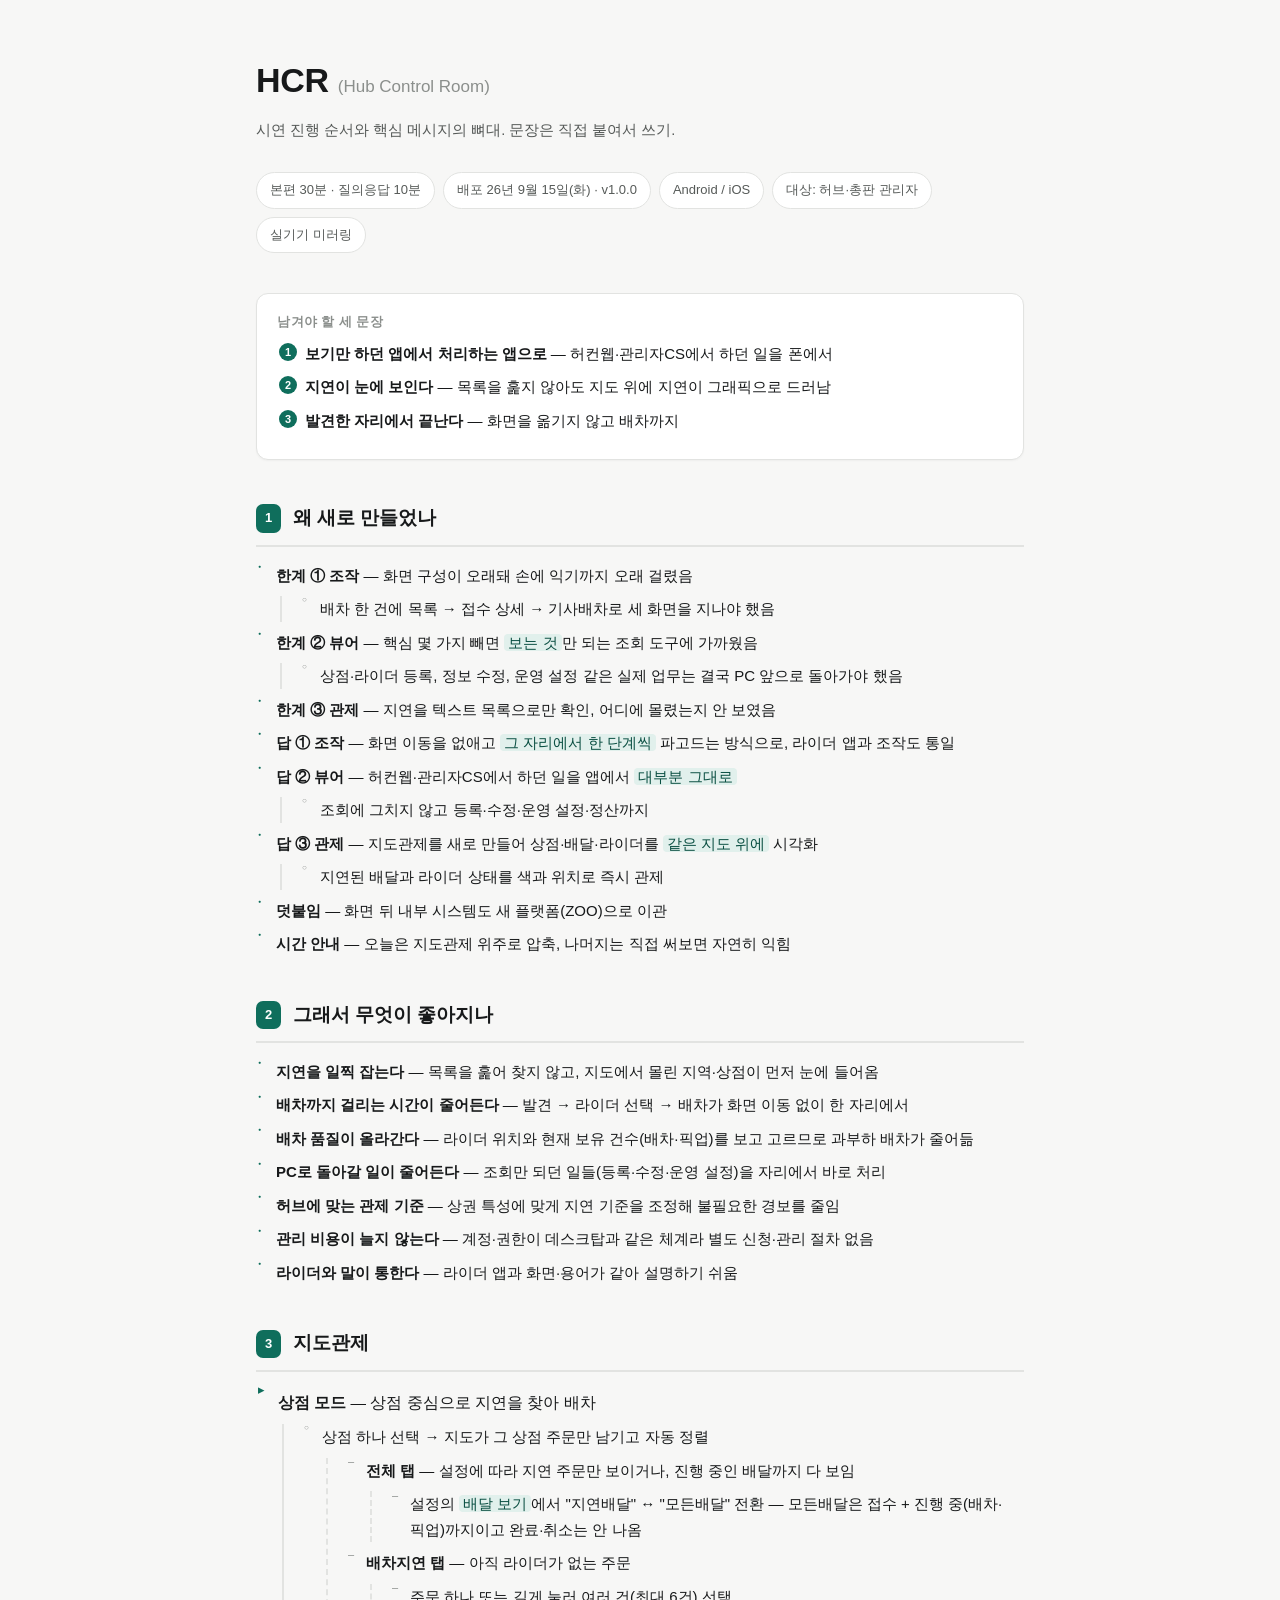
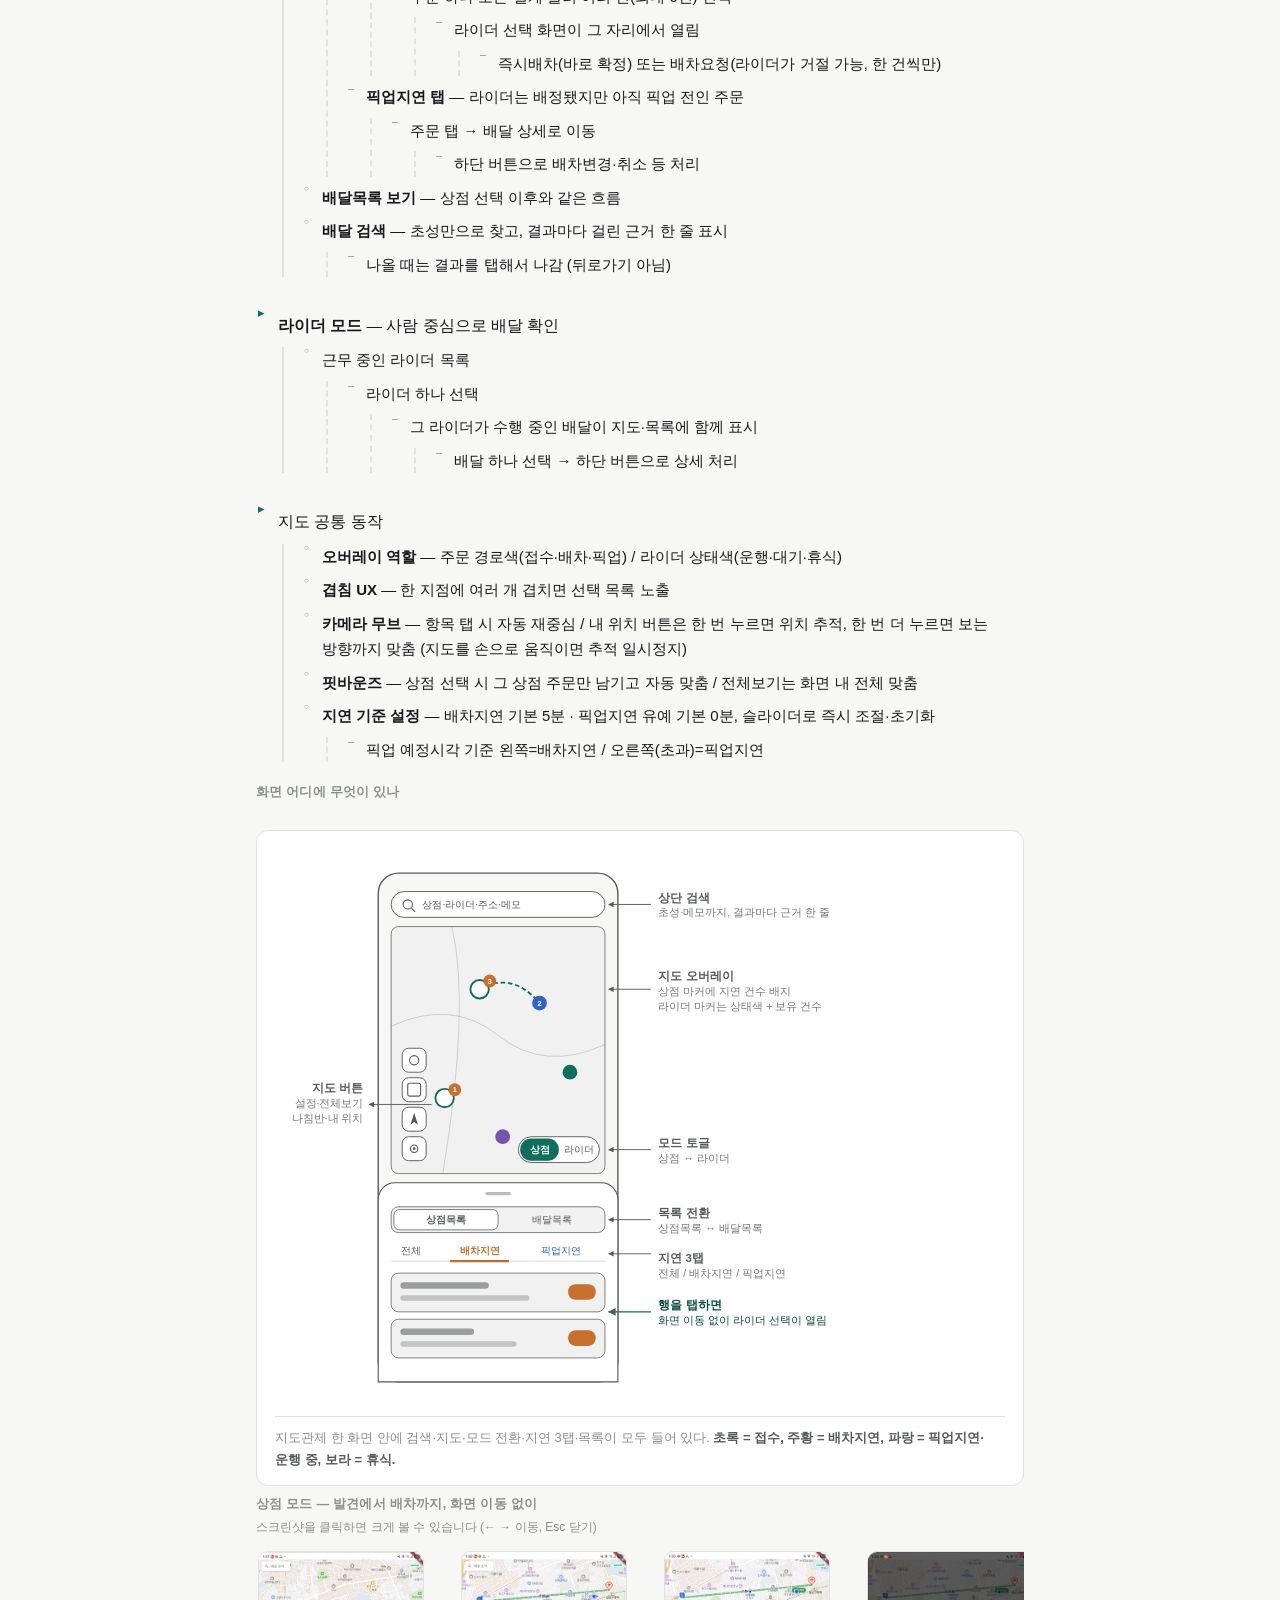
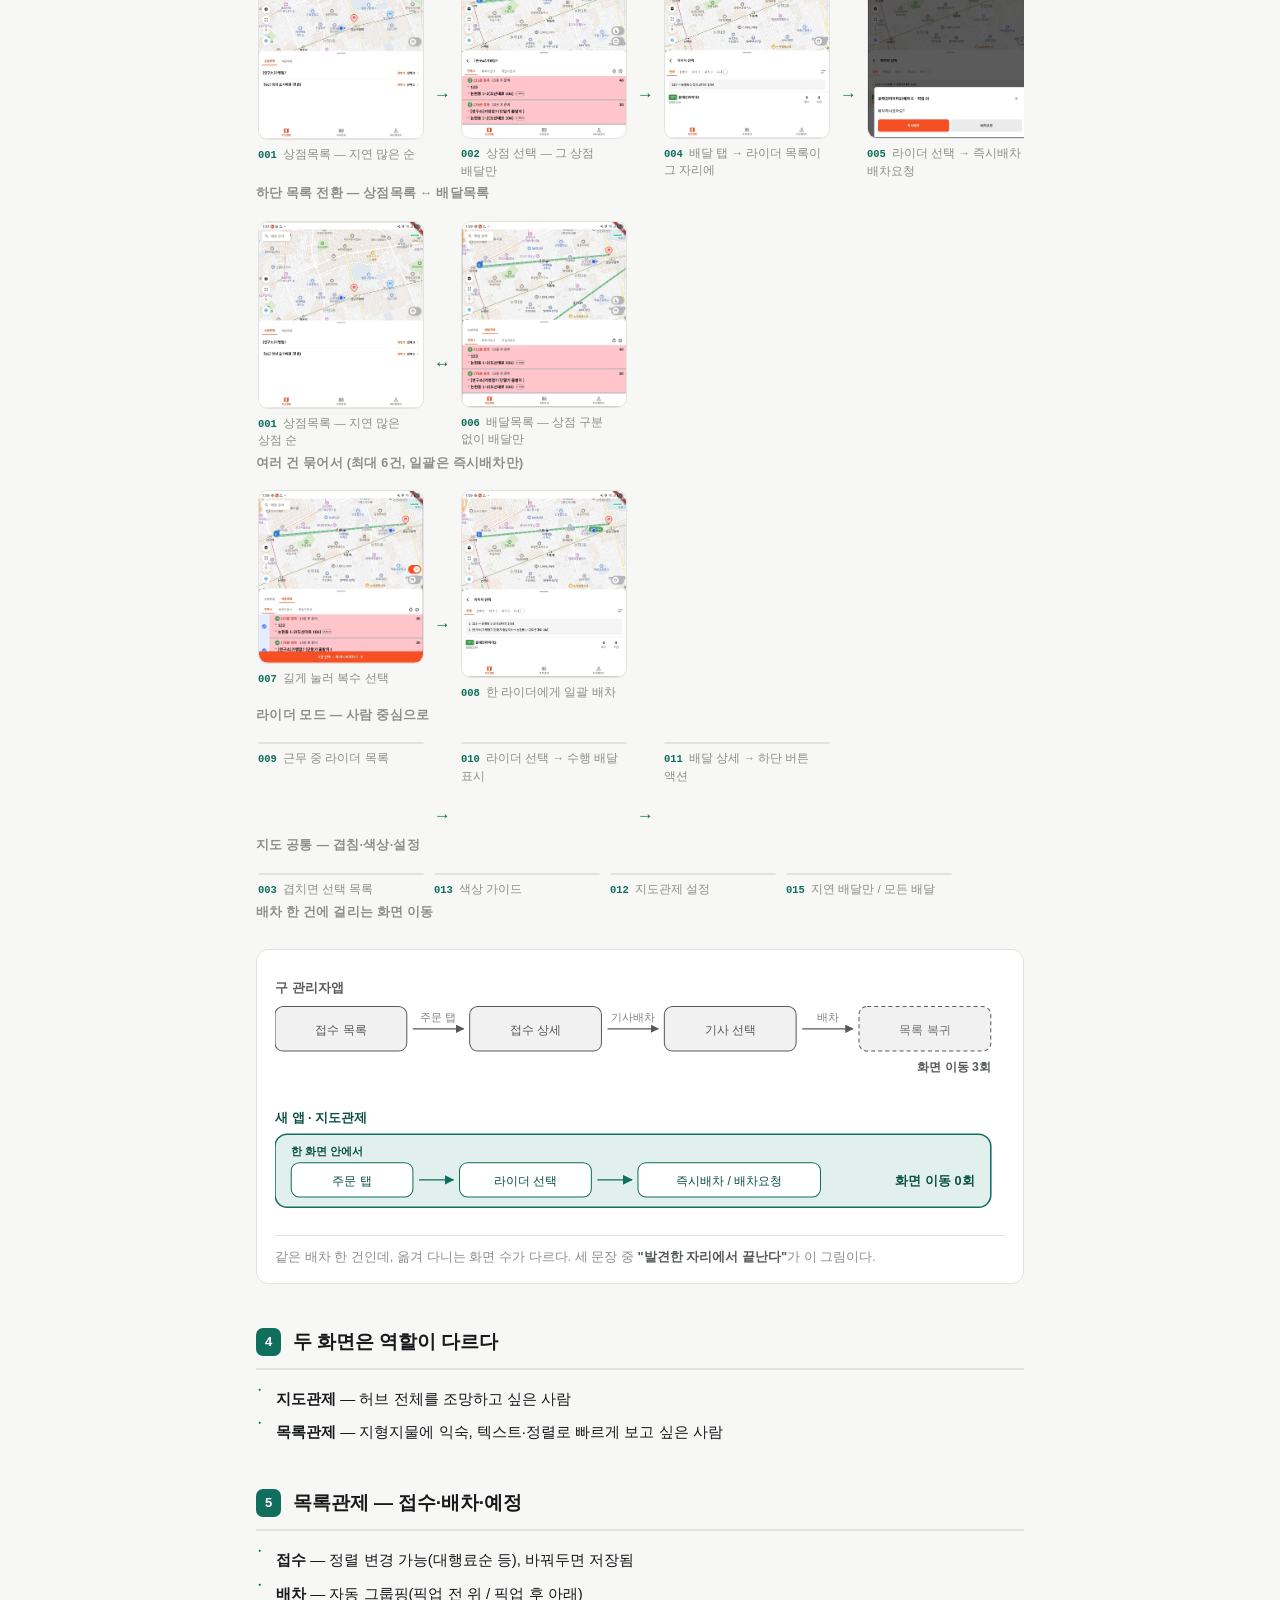
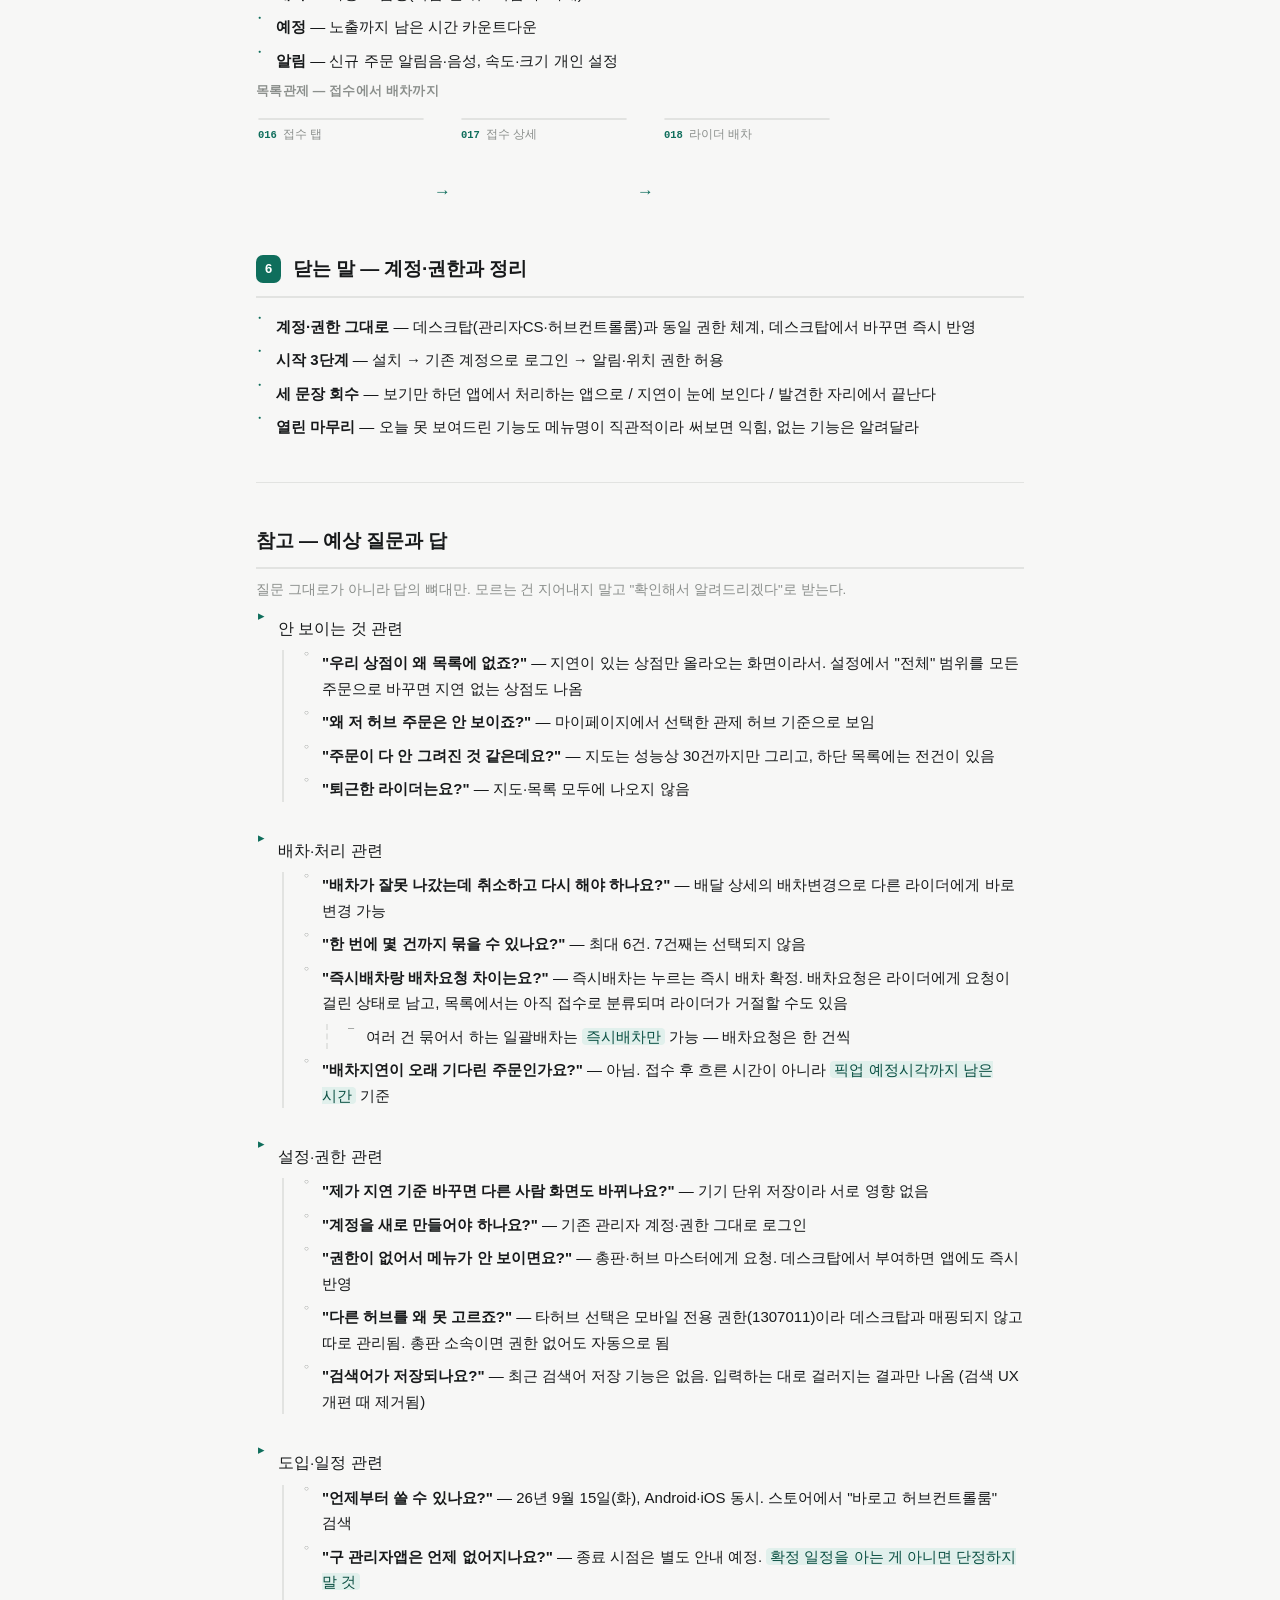
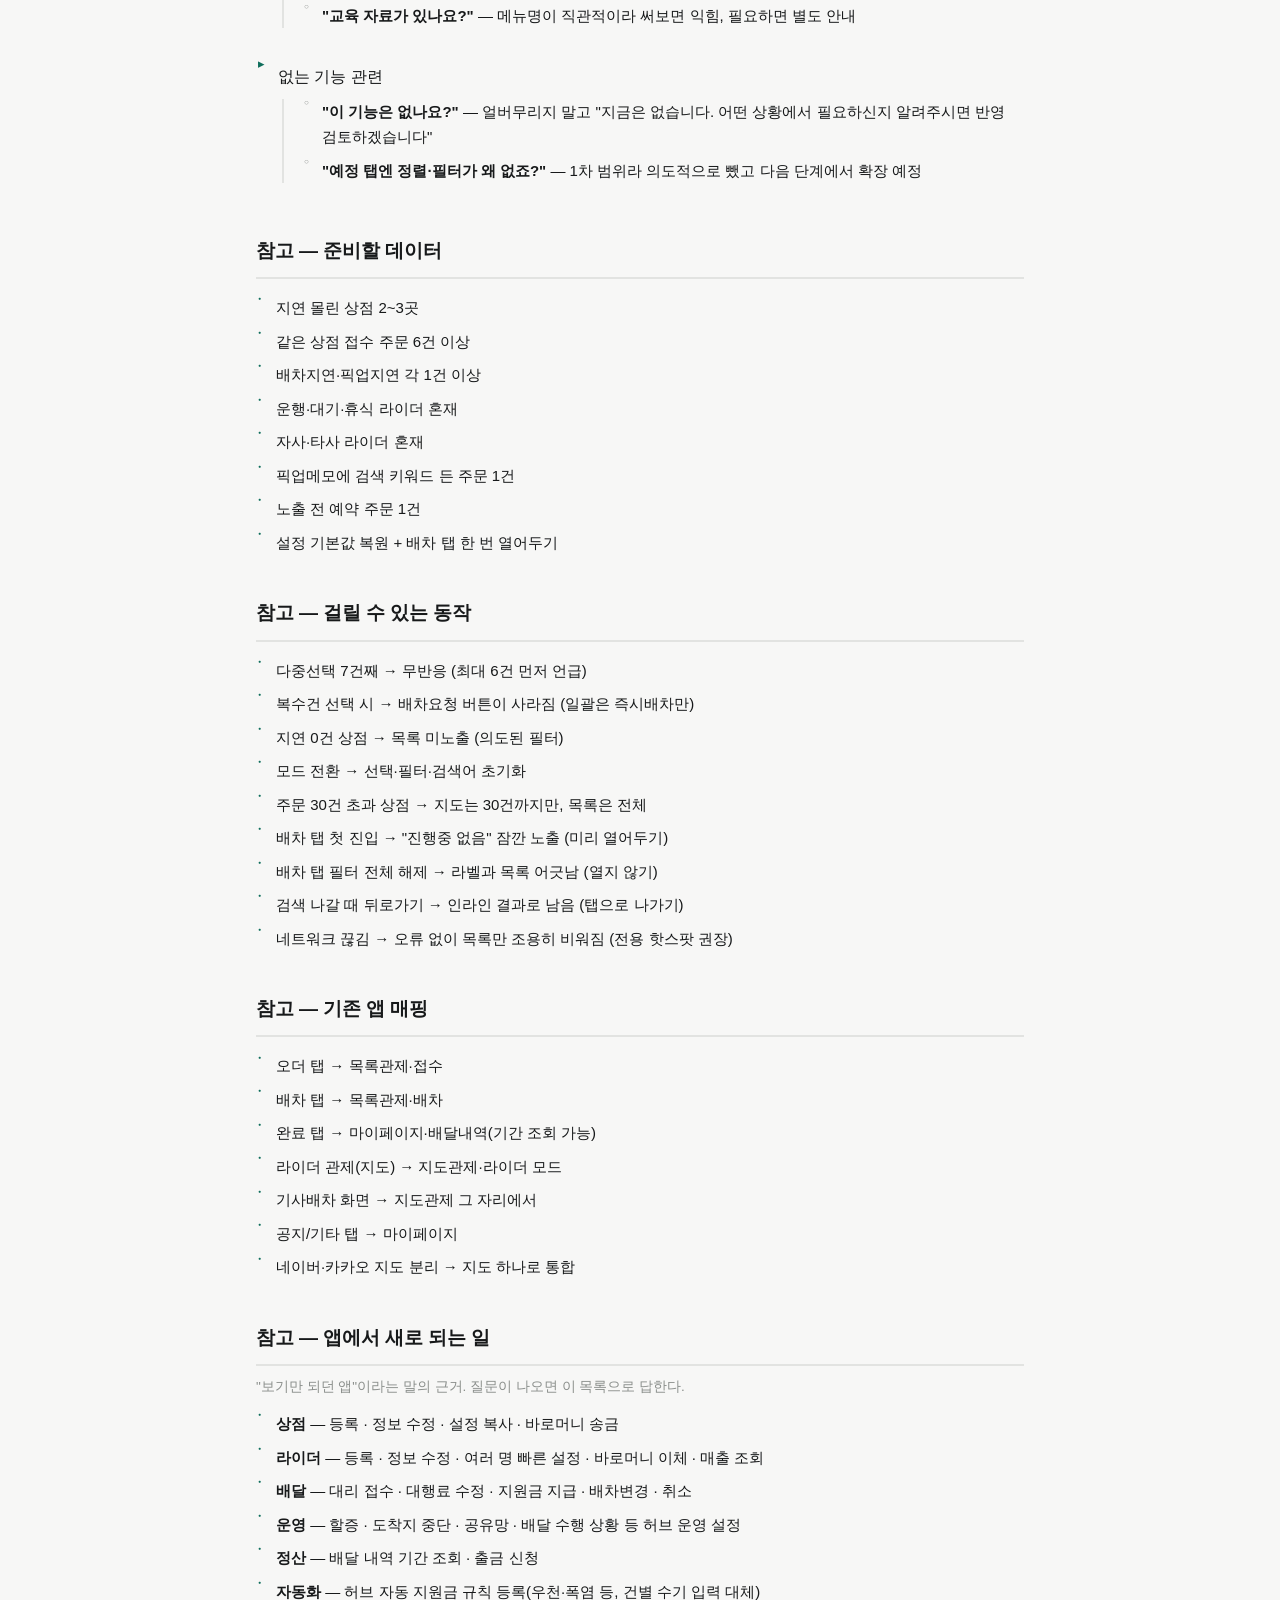
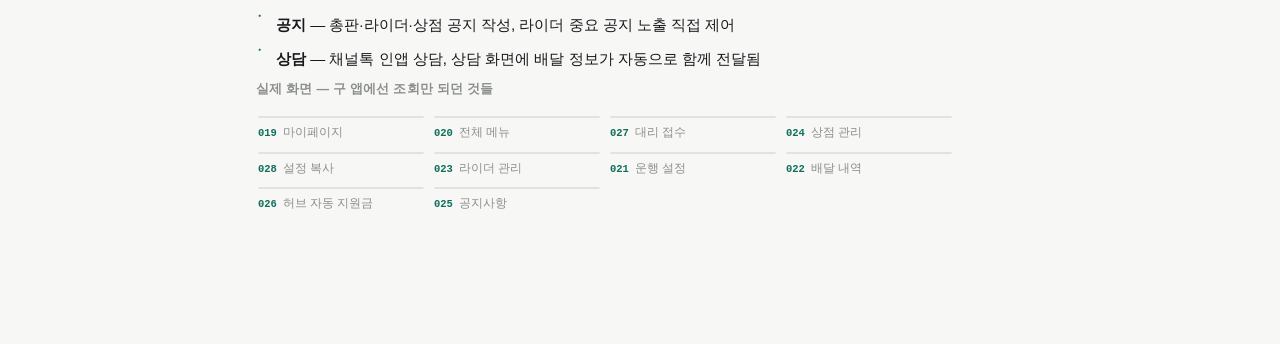
==== index.html @ bbb974e2 "공지 대조 반영 — 배포 정보 추가 및 코드 검증 결과로 정정 추가: 배포일·버전·지원 OS, 내 위치 버튼 2단계 동작, 채널톡 상담, 타허브 선택 권한 예외.  정정: "전체"" ====
<!doctype html>
<html lang="ko">
<head>
<meta charset="utf-8">
<title>HCR (Hub Control Room)</title>
<meta http-equiv="refresh" content="0; url=./2026-09-02-map-list-control-demo-outline.html?v=3">
<link rel="canonical" href="./2026-09-02-map-list-control-demo-outline.html?v=3">
<style>
  body{margin:0;min-height:100vh;display:flex;align-items:center;justify-content:center;
       font-family:'Noto Sans KR',-apple-system,'Malgun Gothic',sans-serif;
       background:#f7f7f6;color:#17191a}
  @media (prefers-color-scheme:dark){body{background:#131414;color:#edeeed}}
  a{color:#0f6e5c}
  @media (prefers-color-scheme:dark){a{color:#4fbfa2}}
</style>
</head>
<body>
  <p>문서로 이동 중… 자동으로 넘어가지 않으면
     <a href="./2026-09-02-map-list-control-demo-outline.html?v=3">여기를 눌러주세요</a>.</p>
</body>
</html>
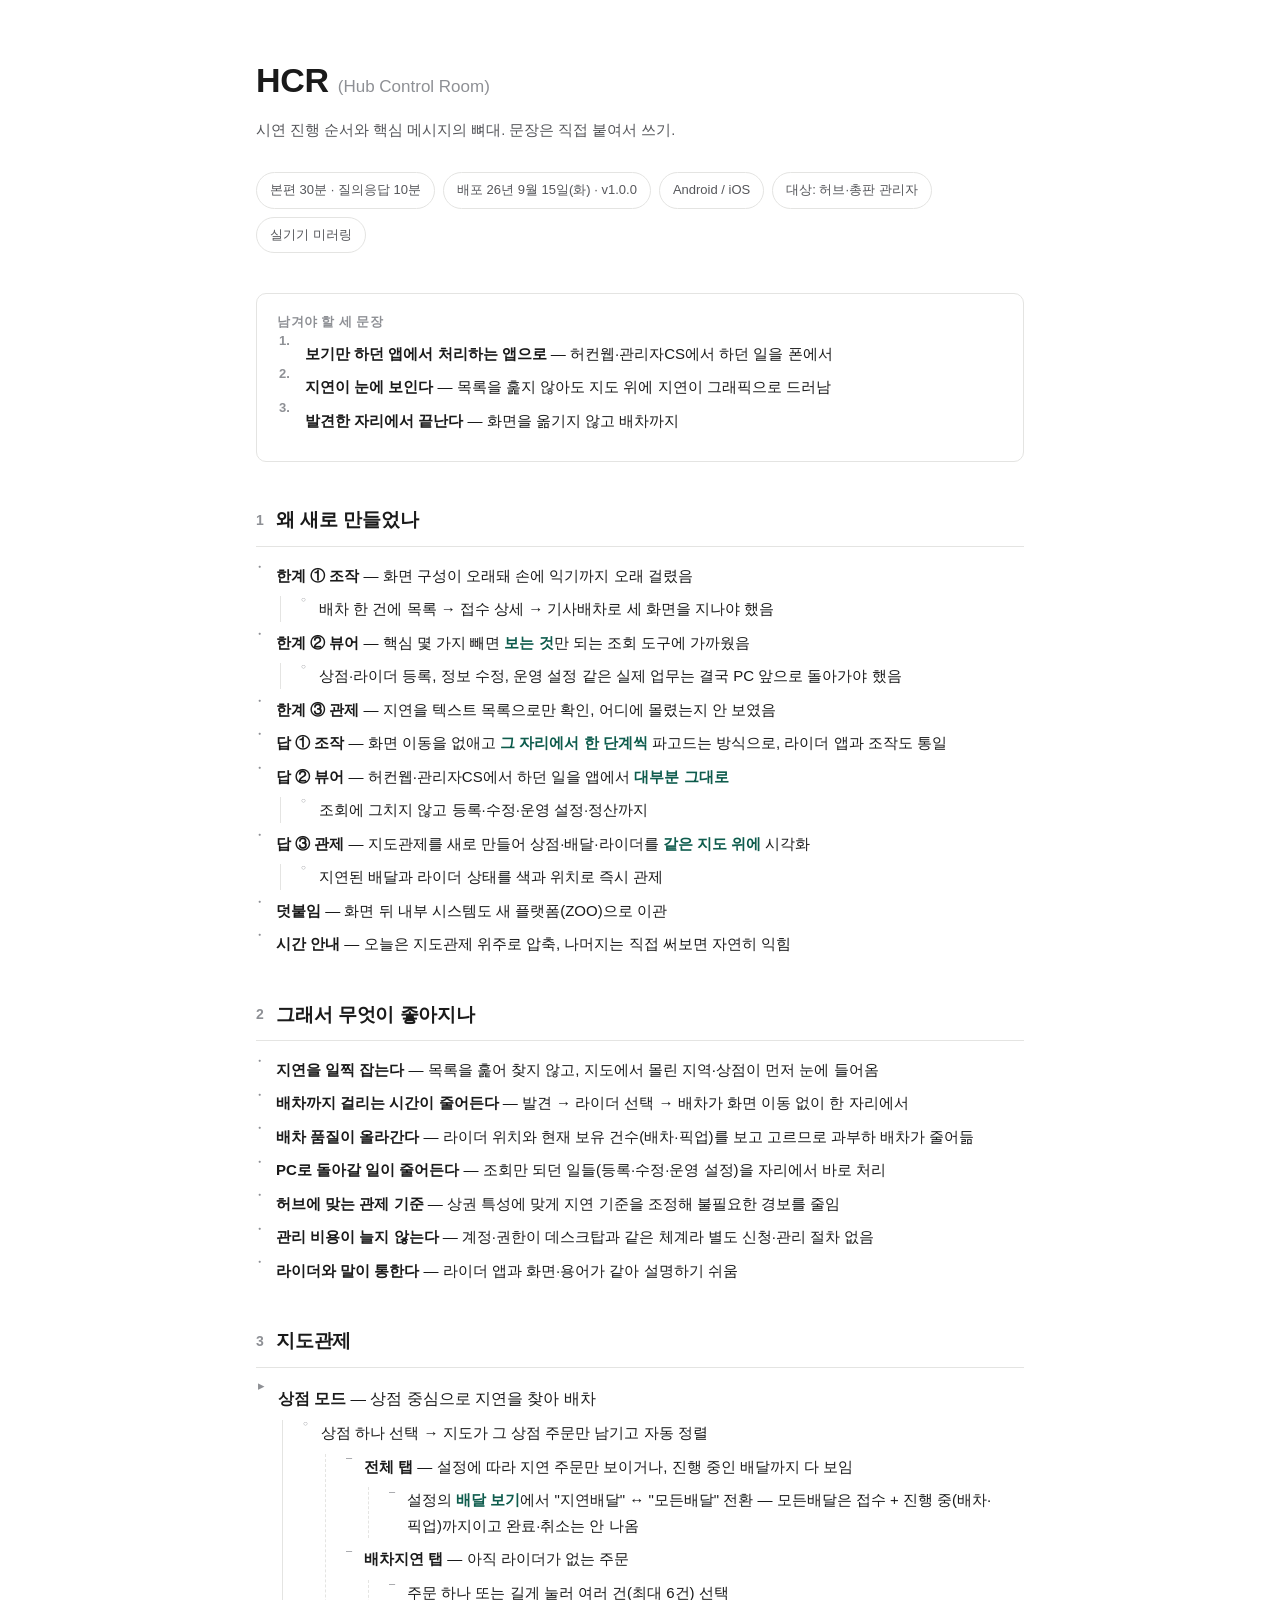
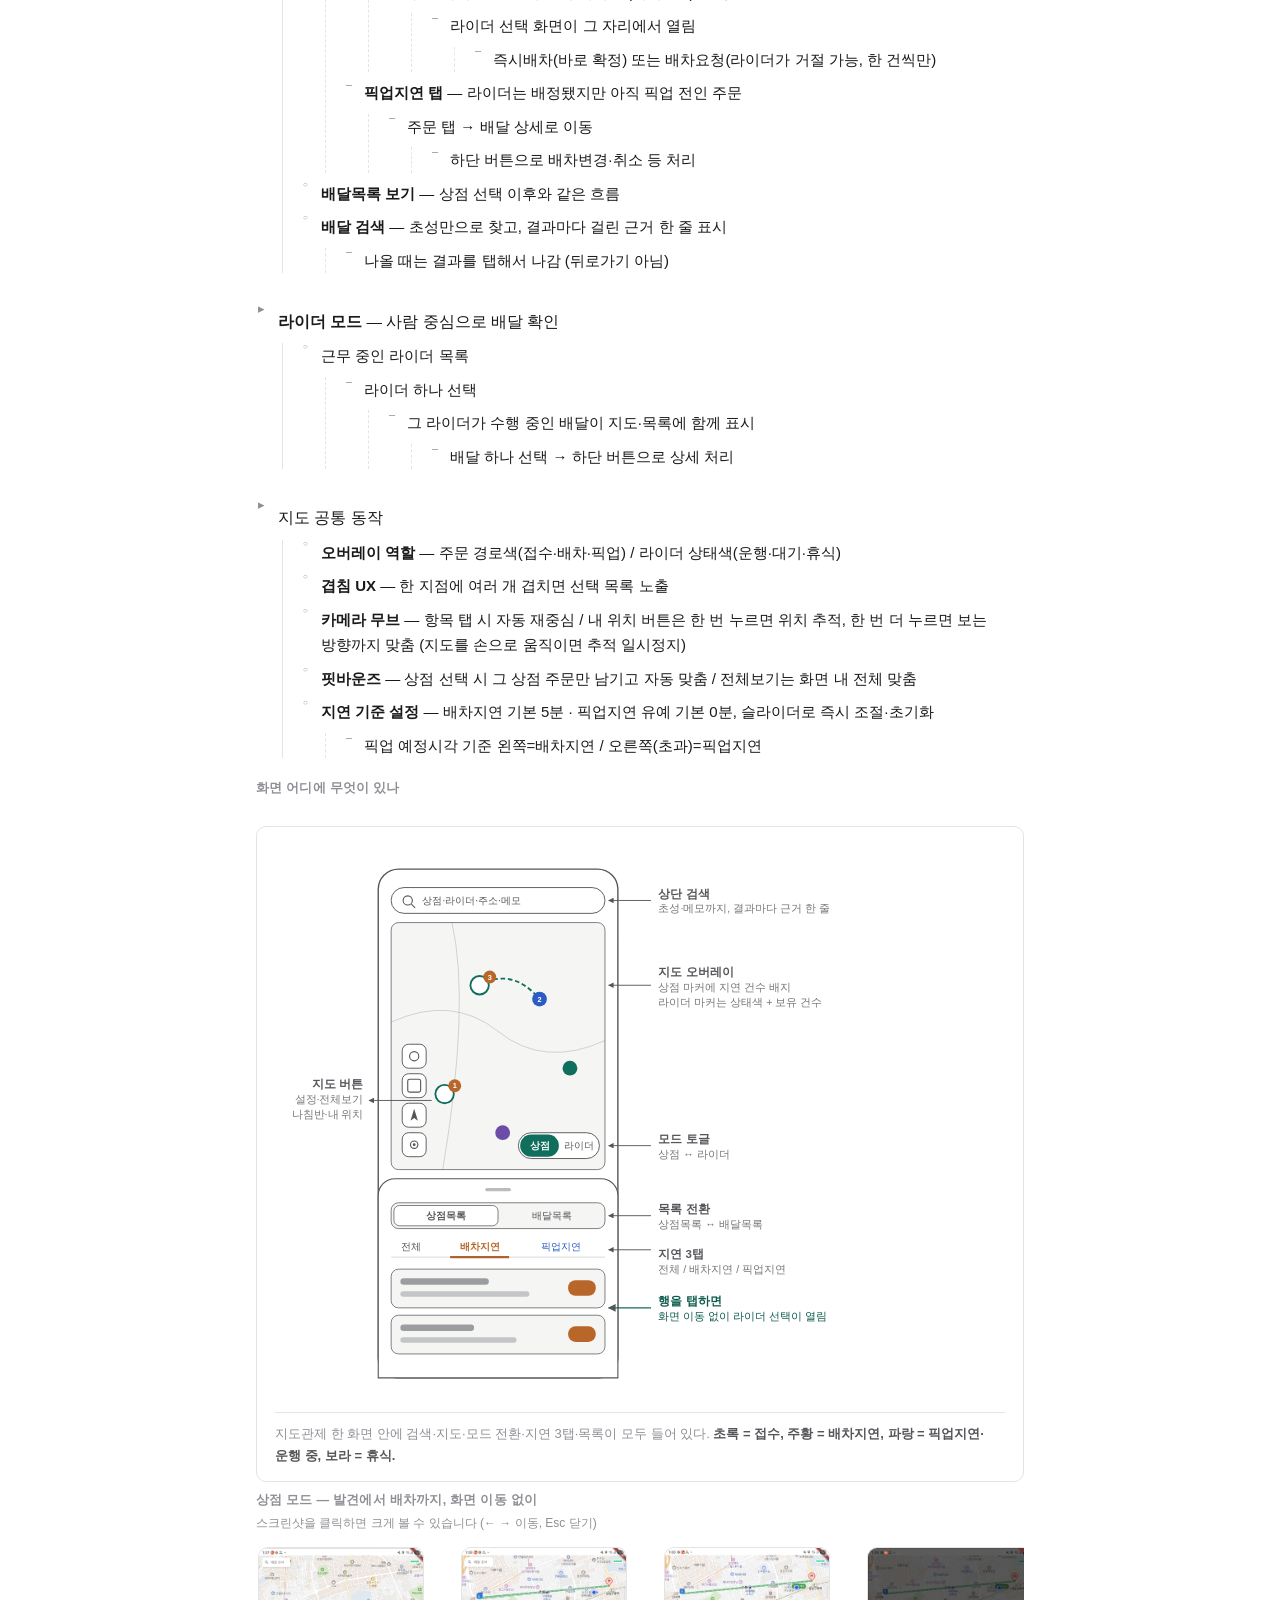
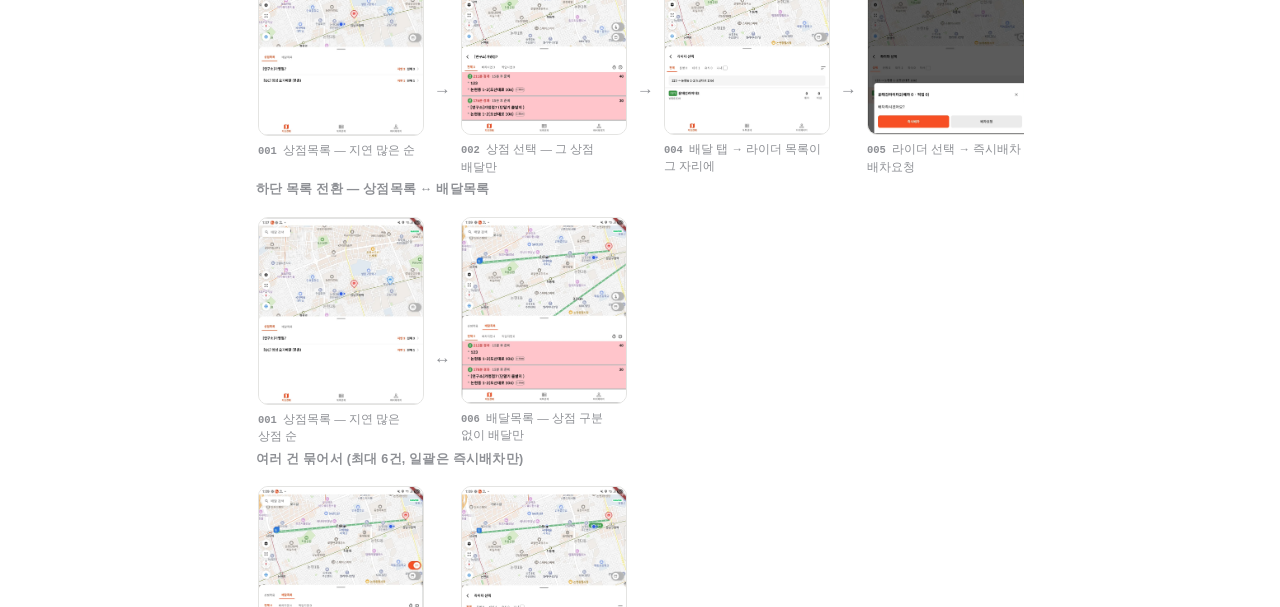
==== commit 3df9ad2c: "밝은 테마 고정 및 장식 색 정리 다크 테마 대응(prefers-color-scheme·data-theme 블록)을 제거하고 흰 배경으로 고정. 강조색으로 채워져 있던 섹션 번호 " ====
--- a/index.html
+++ b/index.html
@@ -3,8 +3,8 @@
 <head>
 <meta charset="utf-8">
 <title>HCR (Hub Control Room)</title>
-<meta http-equiv="refresh" content="0; url=./2026-09-02-map-list-control-demo-outline.html?v=3">
-<link rel="canonical" href="./2026-09-02-map-list-control-demo-outline.html?v=3">
+<meta http-equiv="refresh" content="0; url=./2026-09-02-map-list-control-demo-outline.html?v=4">
+<link rel="canonical" href="./2026-09-02-map-list-control-demo-outline.html?v=4">
 <style>
   body{margin:0;min-height:100vh;display:flex;align-items:center;justify-content:center;
        font-family:'Noto Sans KR',-apple-system,'Malgun Gothic',sans-serif;
@@ -16,6 +16,6 @@
 </head>
 <body>
   <p>문서로 이동 중… 자동으로 넘어가지 않으면
-     <a href="./2026-09-02-map-list-control-demo-outline.html?v=3">여기를 눌러주세요</a>.</p>
+     <a href="./2026-09-02-map-list-control-demo-outline.html?v=4">여기를 눌러주세요</a>.</p>
 </body>
 </html>
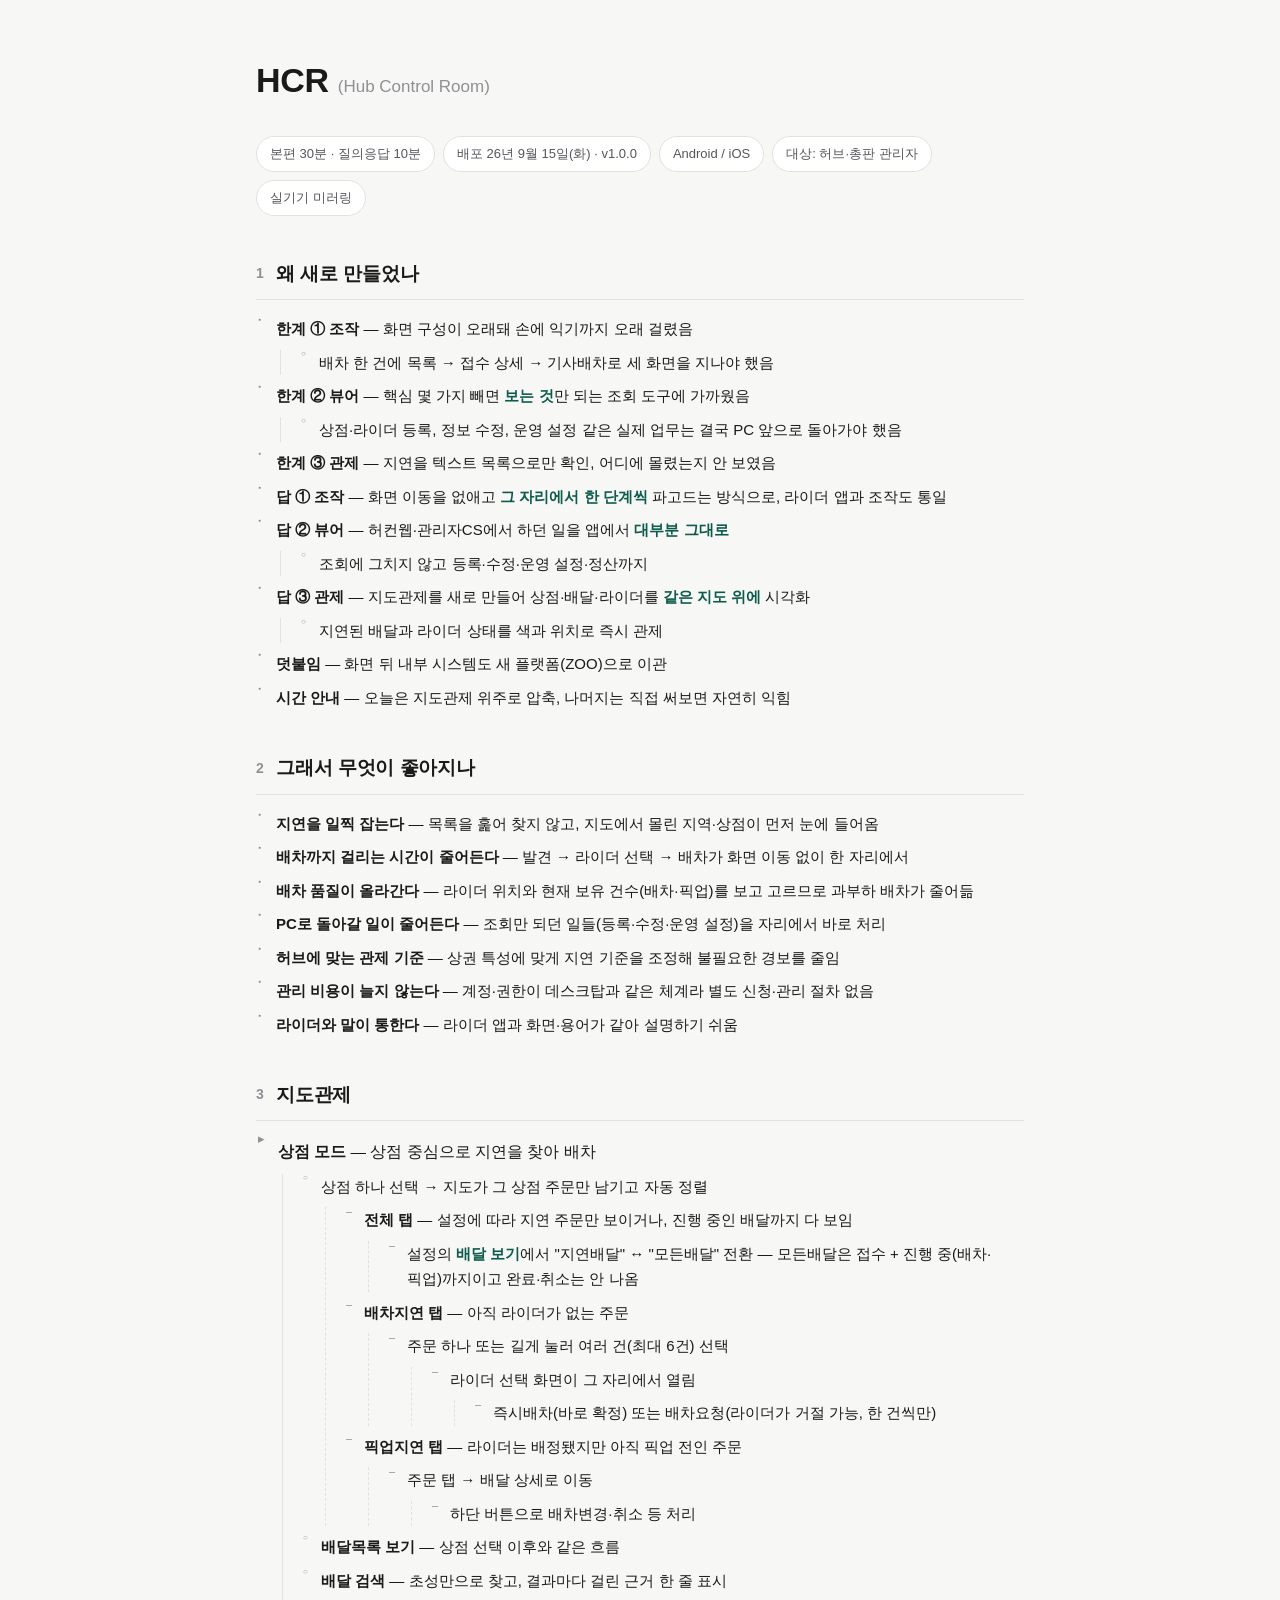
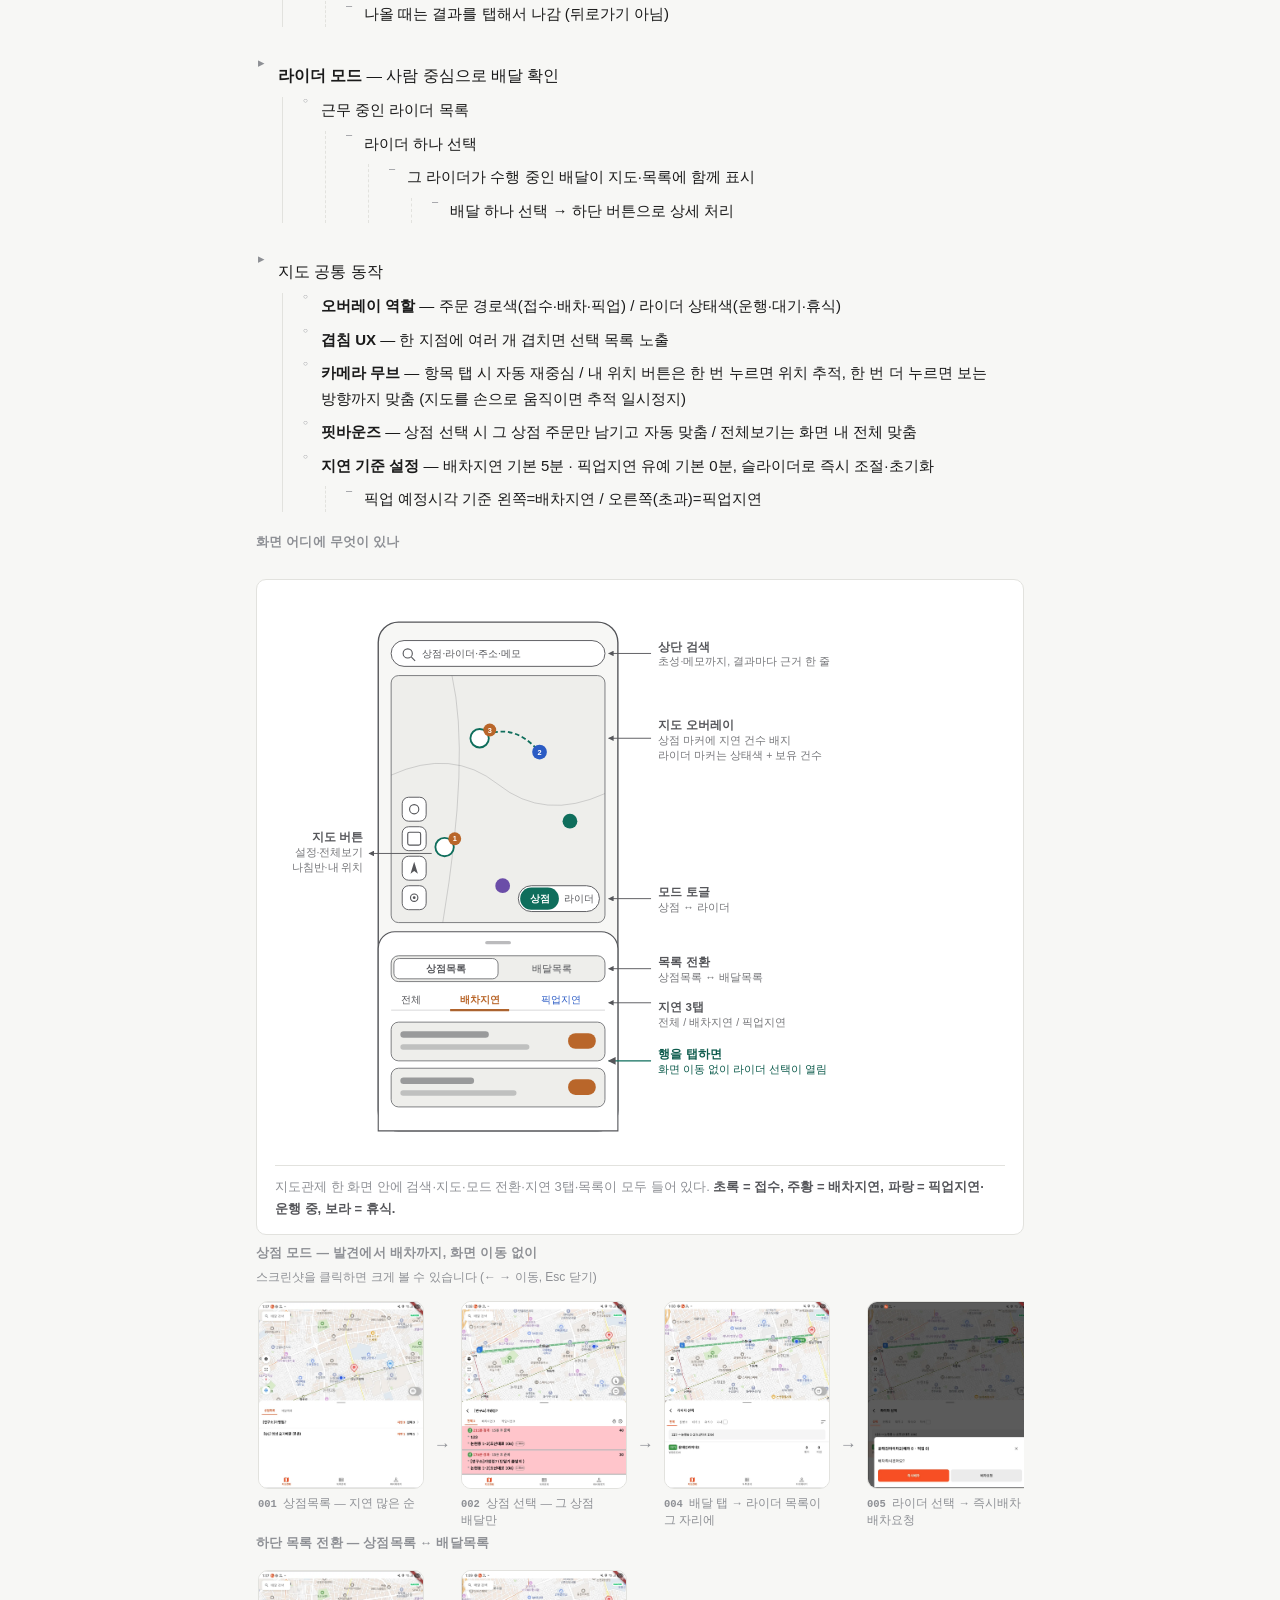
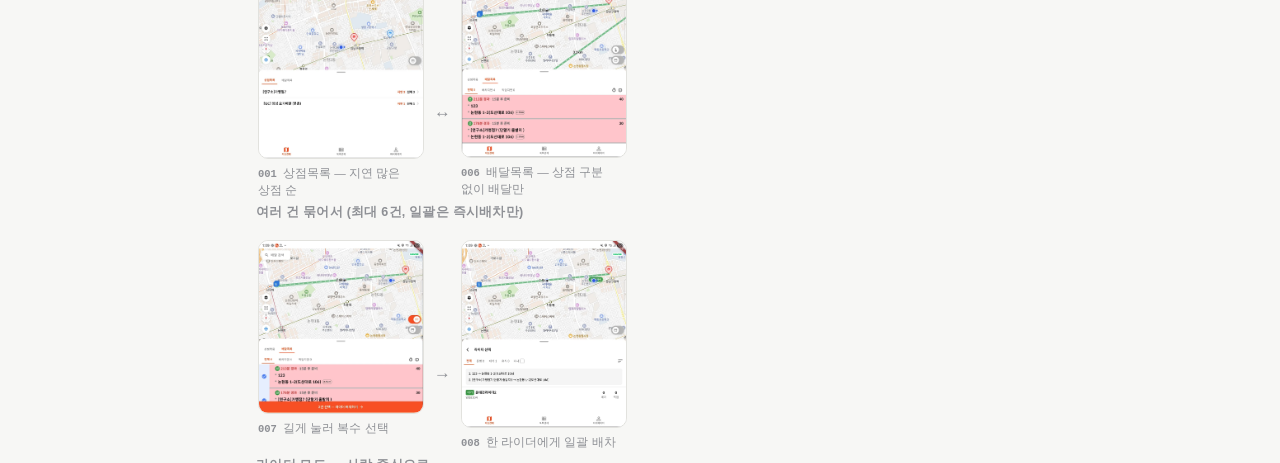
==== commit 3727044a: "배경 톤다운, 서브타이틀·세 문장 박스 제거 순백(#ffffff)이 눈에 부담돼 배경을 #f7f7f5로 낮추고, 대신 카드에 흰 배경을 되돌려 층이 지게 했다. 제목 아래 안내 문" ====
--- a/index.html
+++ b/index.html
@@ -3,8 +3,8 @@
 <head>
 <meta charset="utf-8">
 <title>HCR (Hub Control Room)</title>
-<meta http-equiv="refresh" content="0; url=./2026-09-02-map-list-control-demo-outline.html?v=4">
-<link rel="canonical" href="./2026-09-02-map-list-control-demo-outline.html?v=4">
+<meta http-equiv="refresh" content="0; url=./2026-09-02-map-list-control-demo-outline.html?v=5">
+<link rel="canonical" href="./2026-09-02-map-list-control-demo-outline.html?v=5">
 <style>
   body{margin:0;min-height:100vh;display:flex;align-items:center;justify-content:center;
        font-family:'Noto Sans KR',-apple-system,'Malgun Gothic',sans-serif;
@@ -16,6 +16,6 @@
 </head>
 <body>
   <p>문서로 이동 중… 자동으로 넘어가지 않으면
-     <a href="./2026-09-02-map-list-control-demo-outline.html?v=4">여기를 눌러주세요</a>.</p>
+     <a href="./2026-09-02-map-list-control-demo-outline.html?v=5">여기를 눌러주세요</a>.</p>
 </body>
 </html>
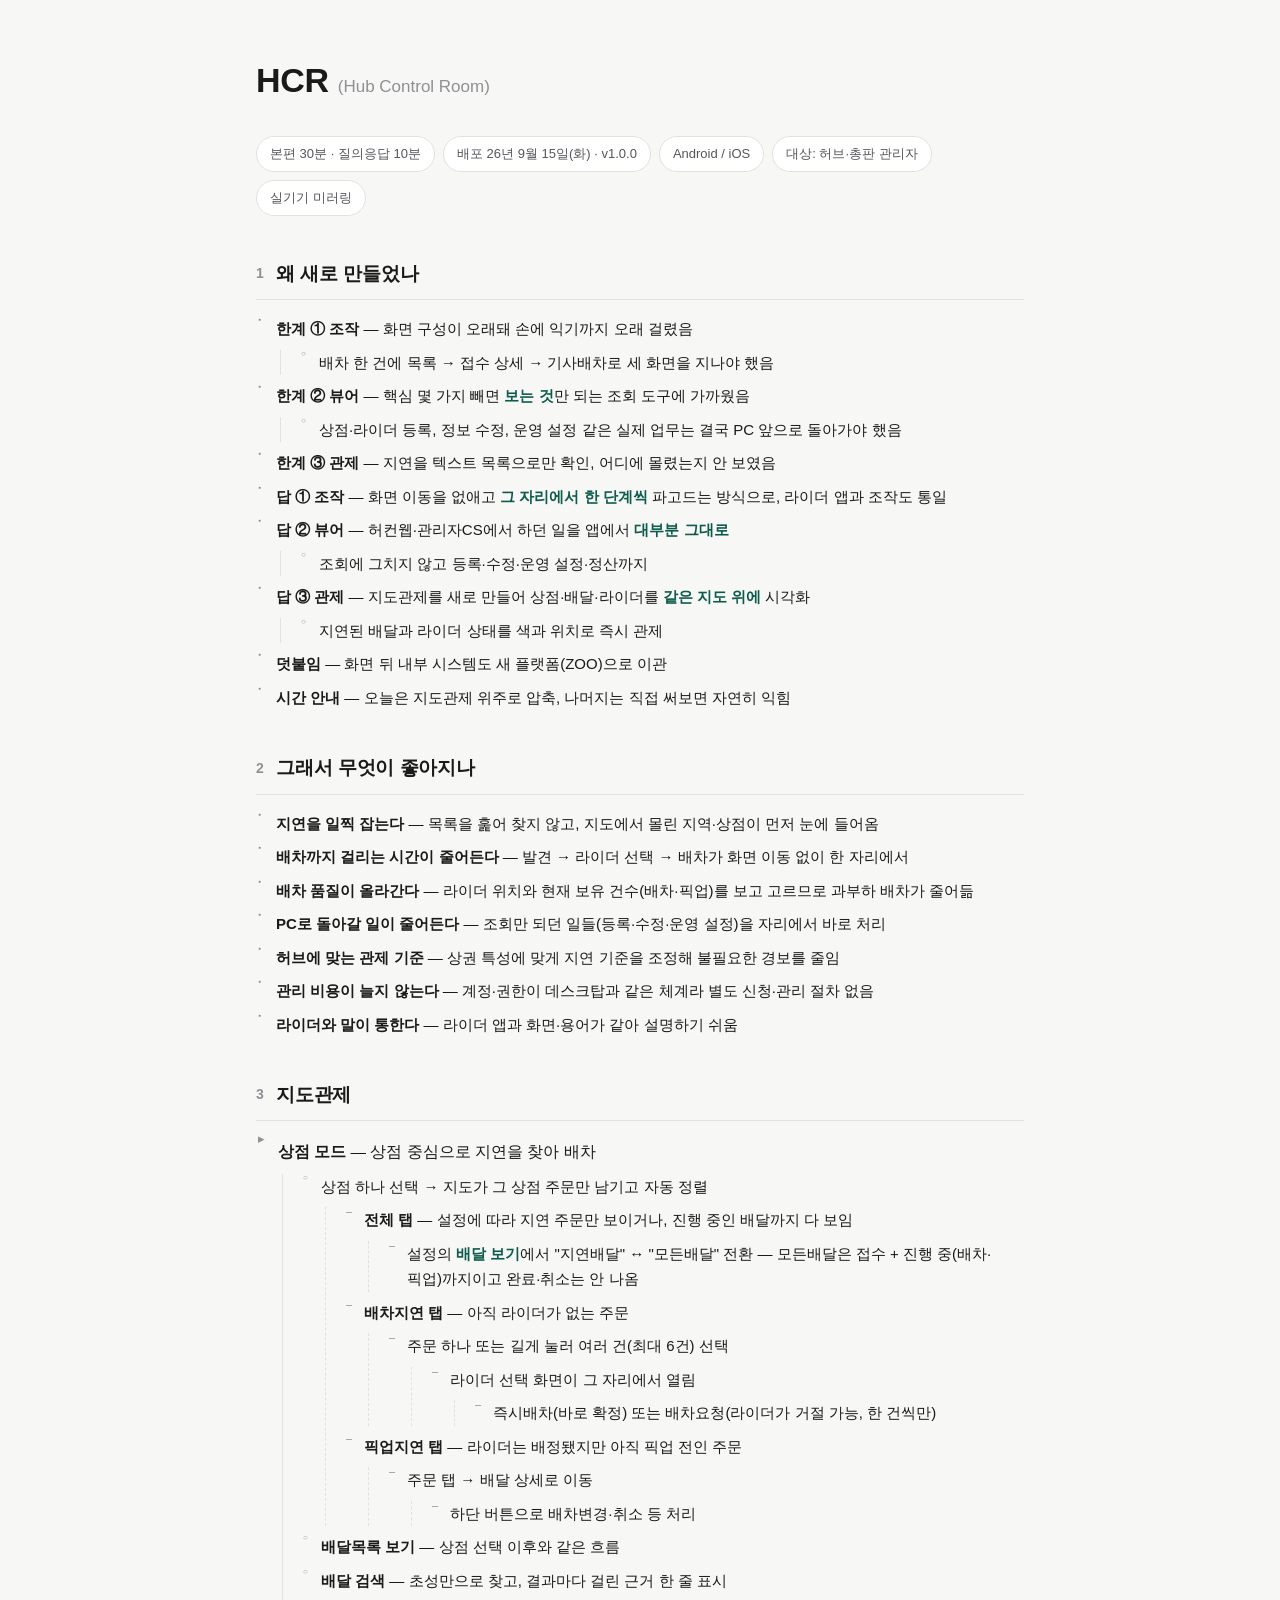
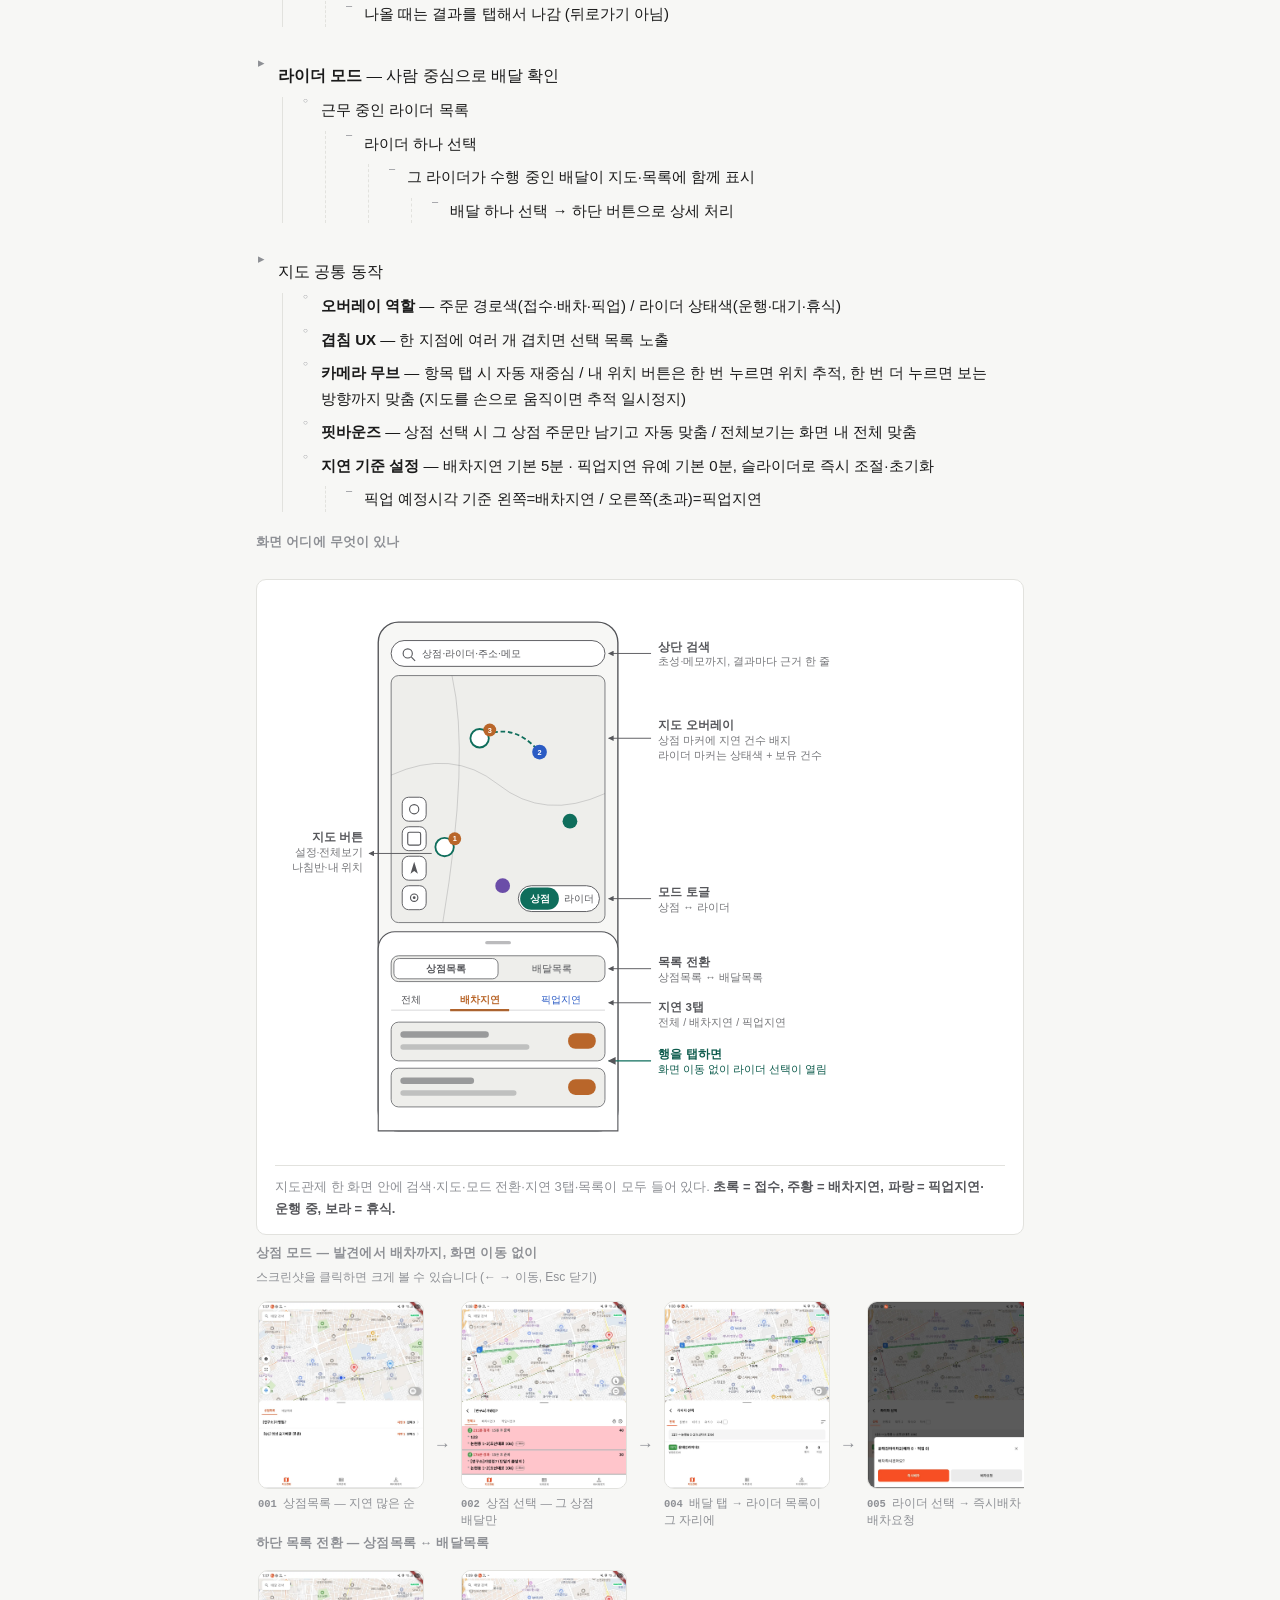
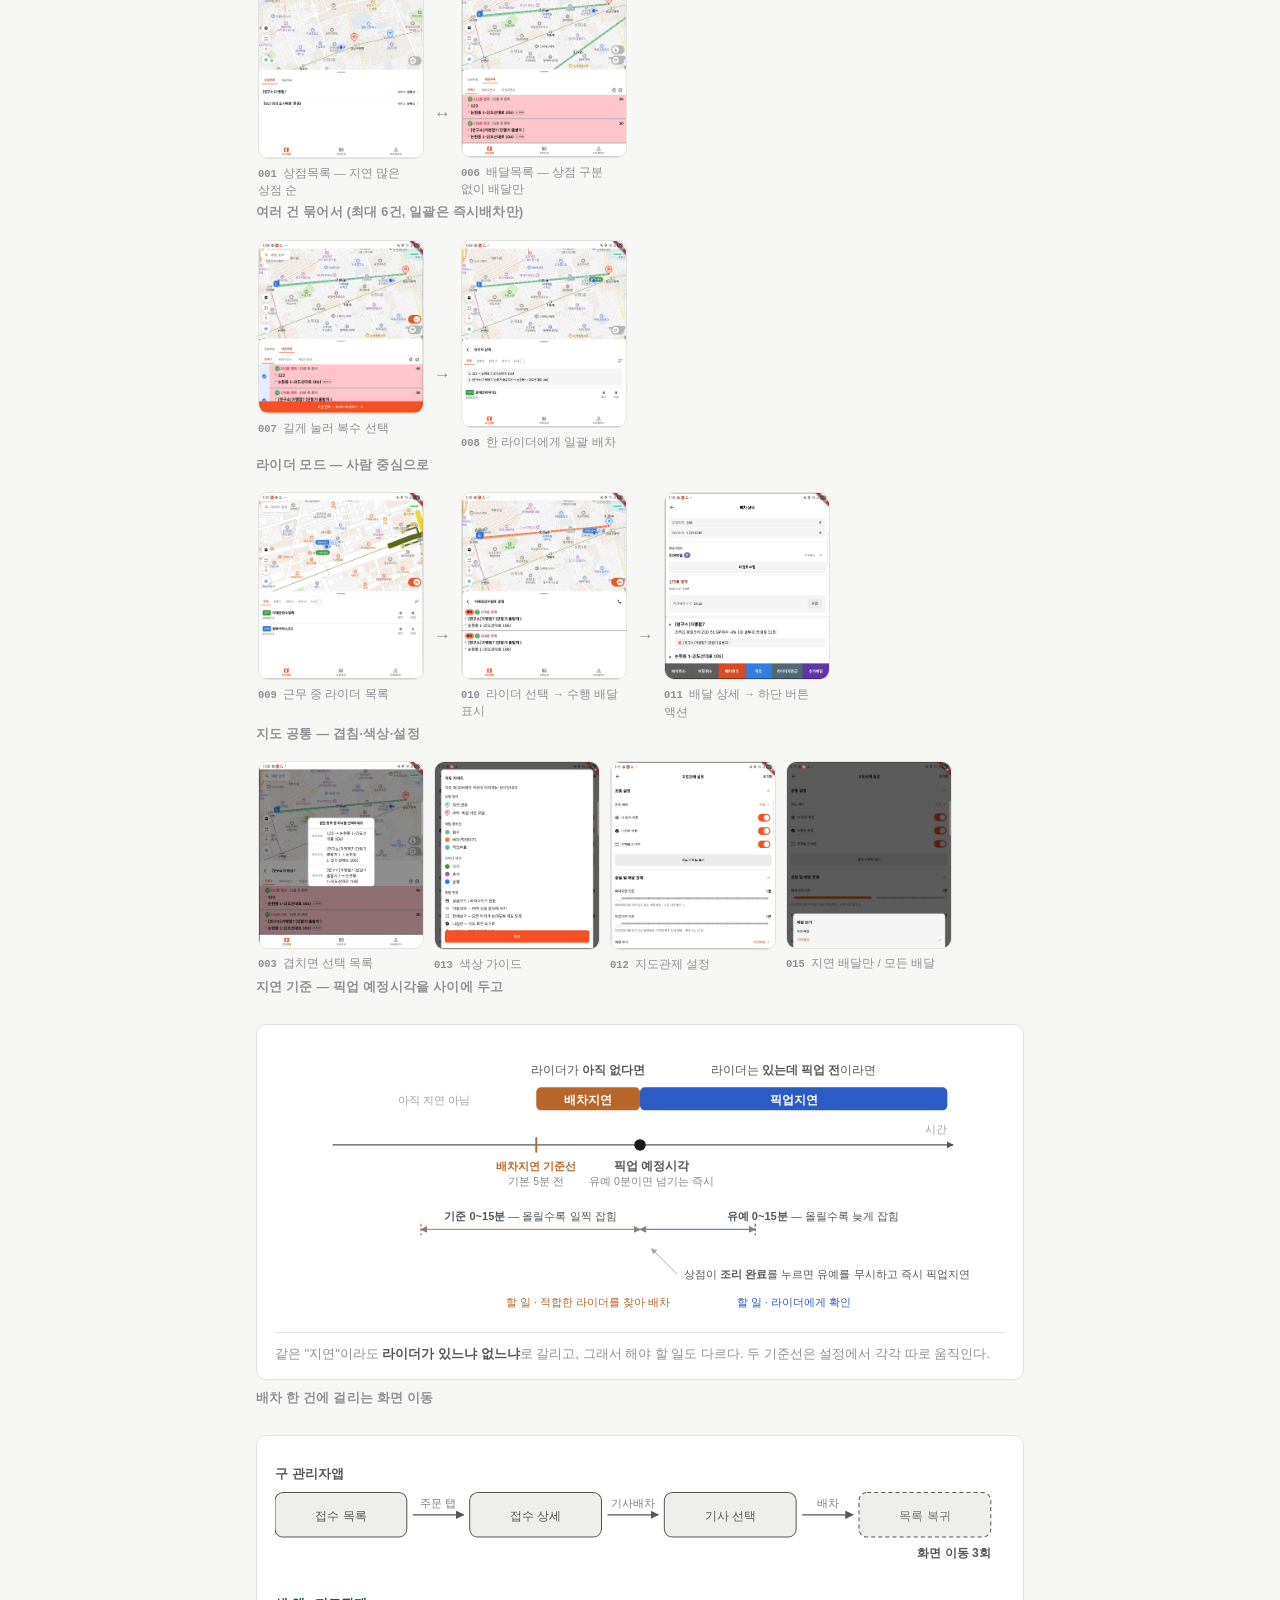
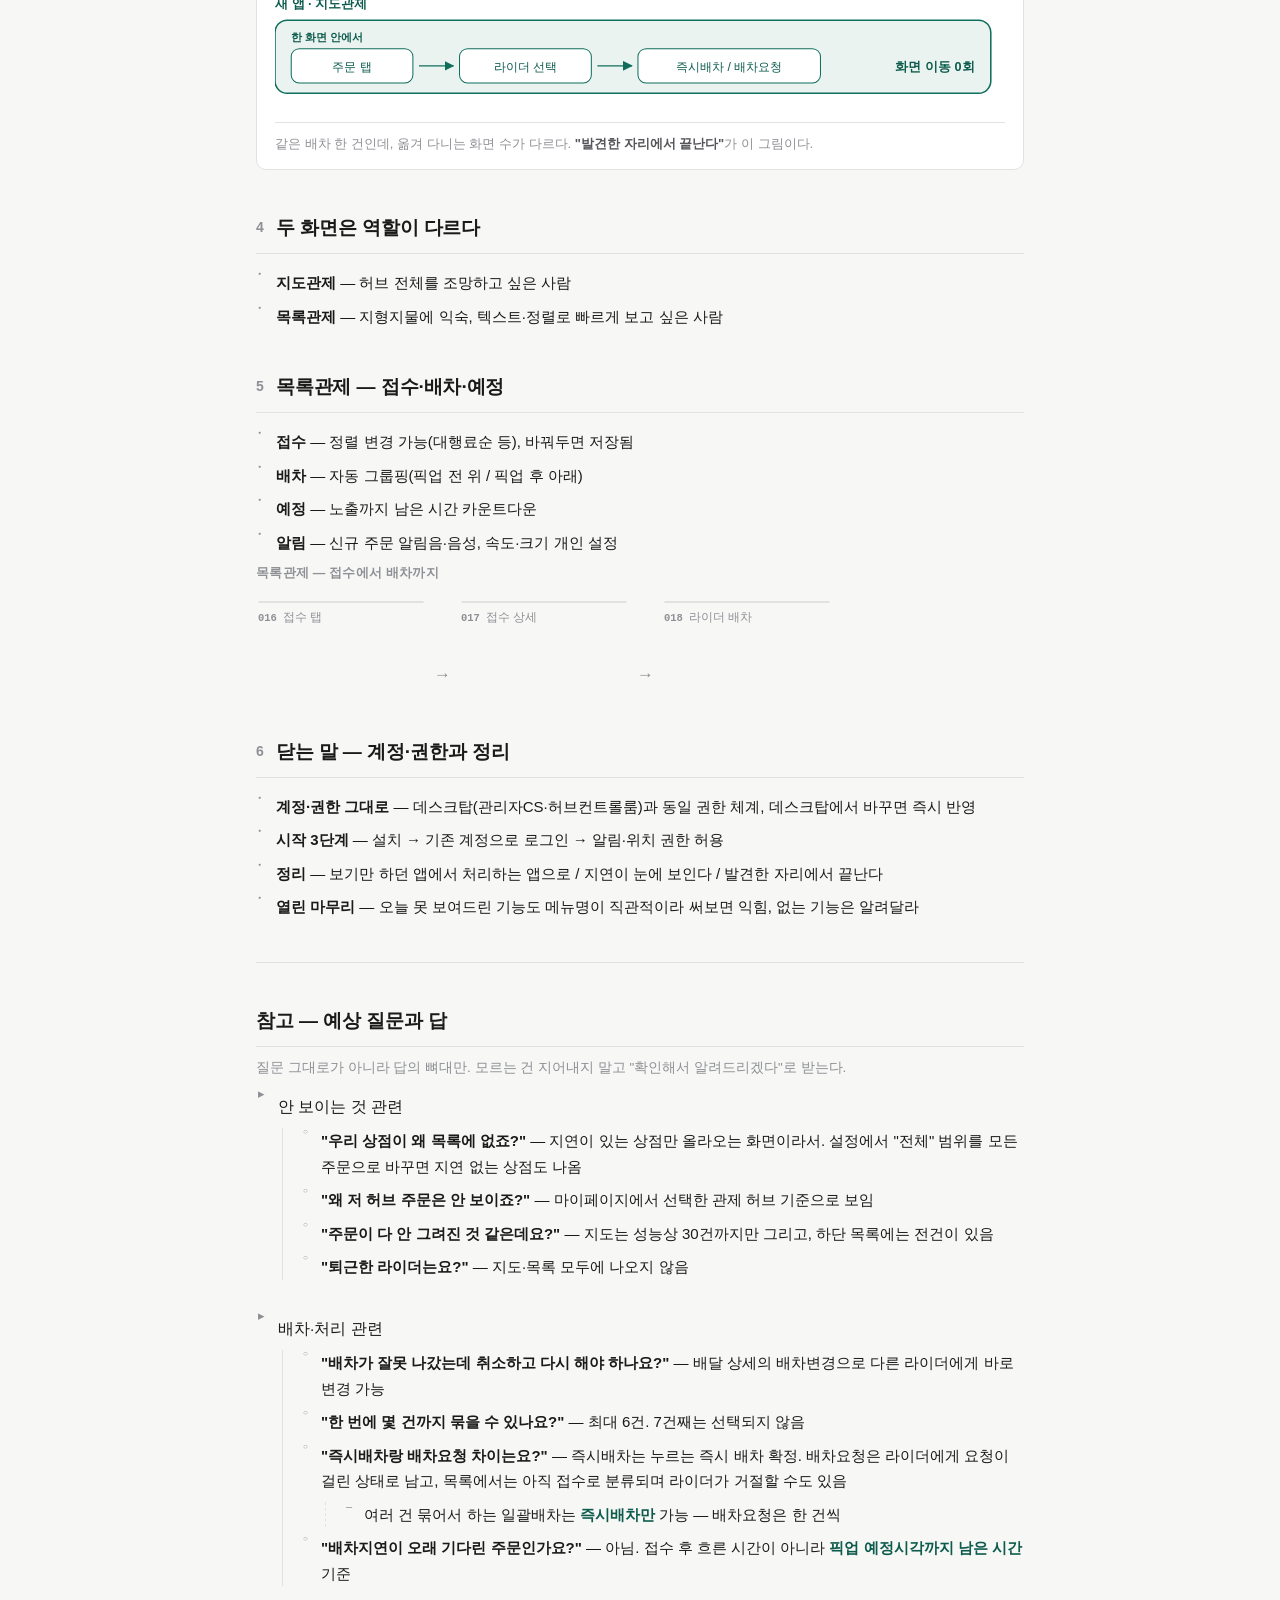
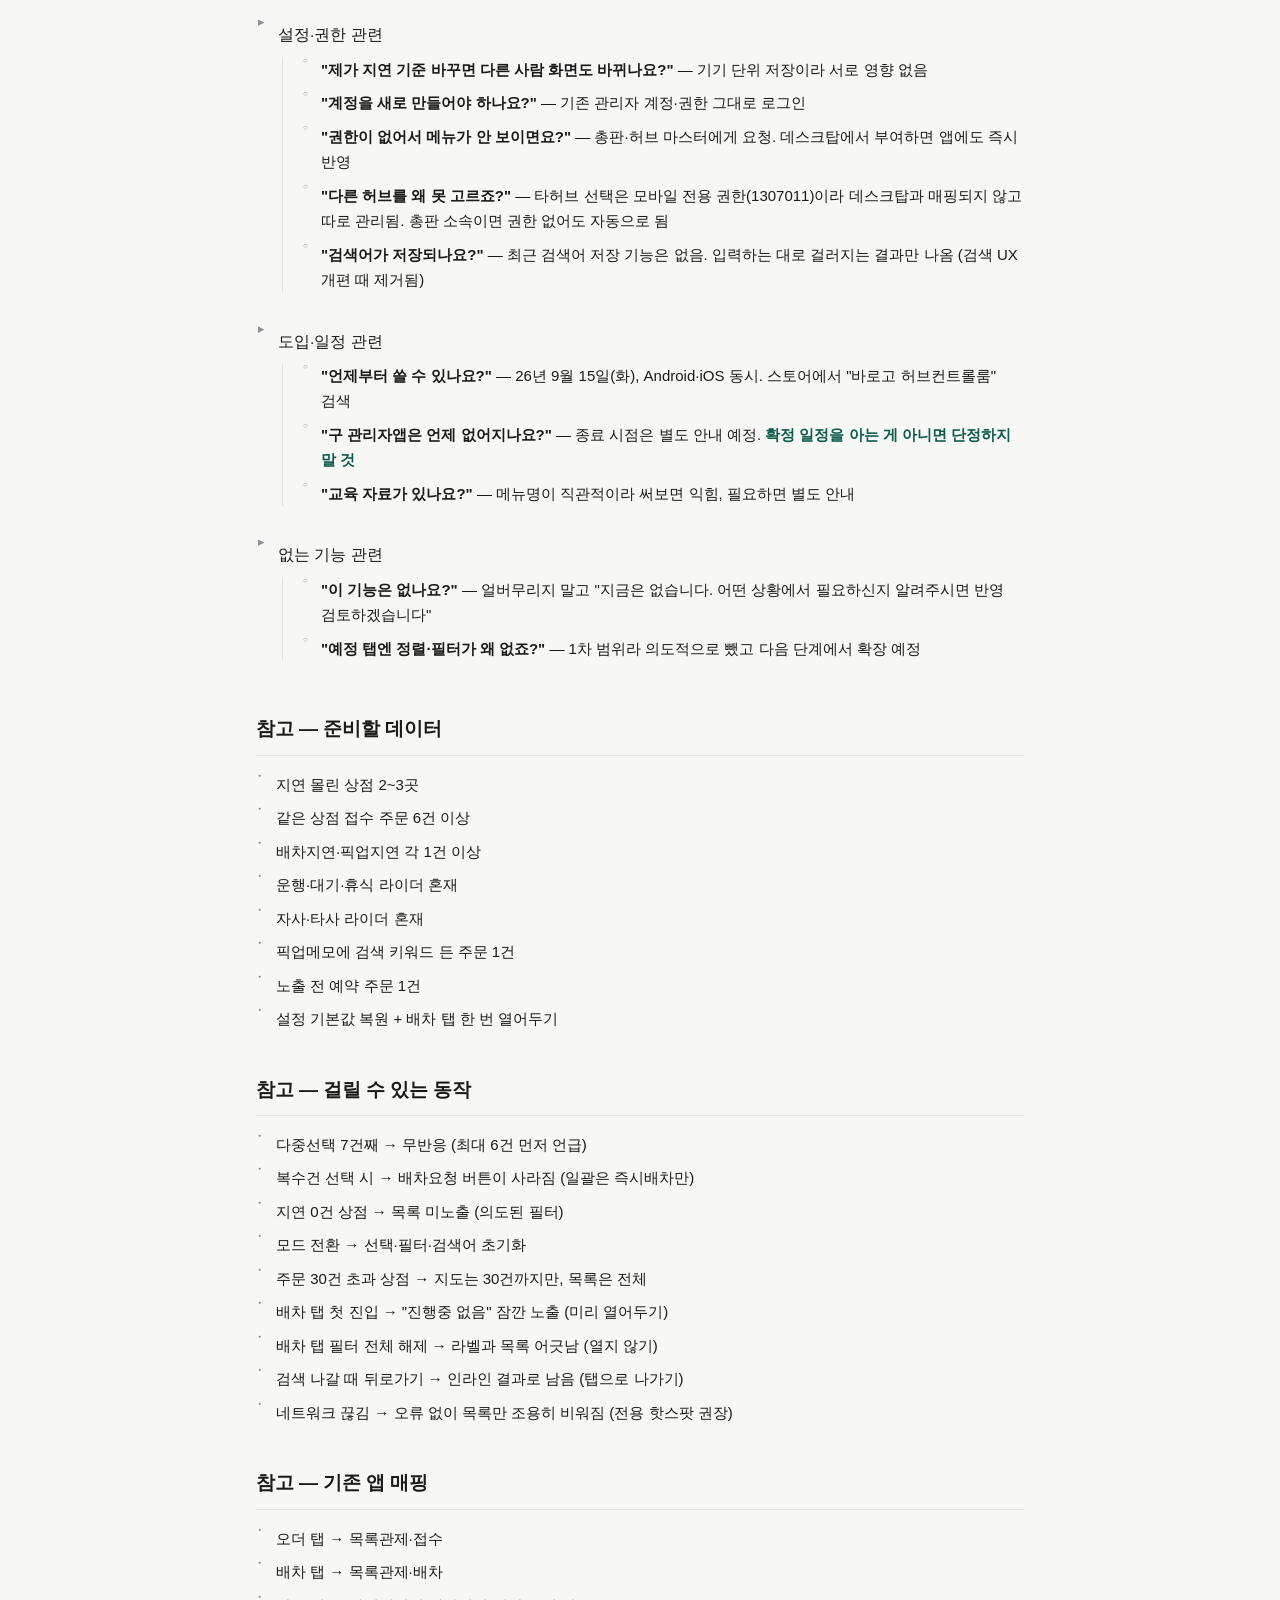
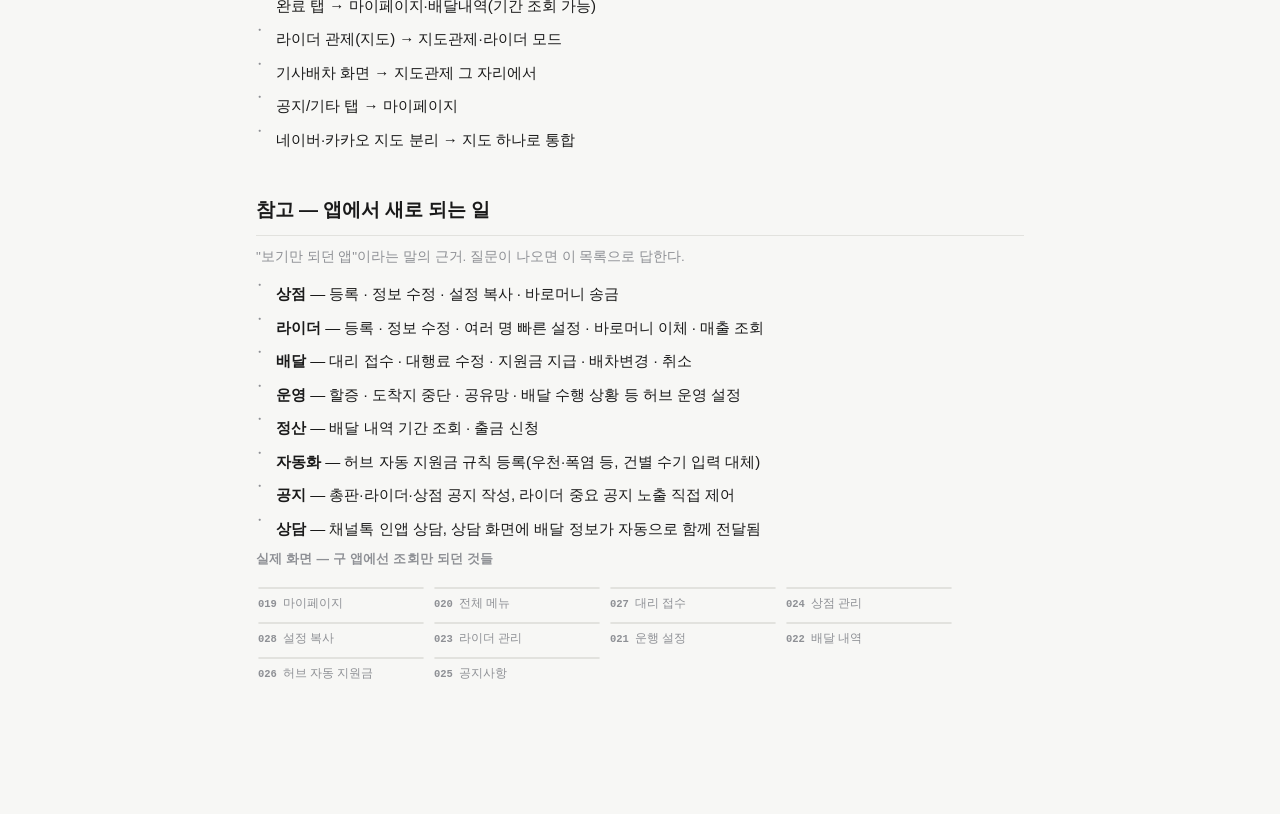
==== commit df89896b: "지연 기준 타임라인 다이어그램 추가 한 줄 텍스트로만 있던 "픽업 예정시각 기준 왼쪽=배차지연 / 오른쪽=픽업지연"을 인라인 SVG로 그리고, 시연 대본판보다 보강했다. 두 구간이" ====
--- a/index.html
+++ b/index.html
@@ -3,8 +3,8 @@
 <head>
 <meta charset="utf-8">
 <title>HCR (Hub Control Room)</title>
-<meta http-equiv="refresh" content="0; url=./2026-09-02-map-list-control-demo-outline.html?v=5">
-<link rel="canonical" href="./2026-09-02-map-list-control-demo-outline.html?v=5">
+<meta http-equiv="refresh" content="0; url=./2026-09-02-map-list-control-demo-outline.html?v=6">
+<link rel="canonical" href="./2026-09-02-map-list-control-demo-outline.html?v=6">
 <style>
   body{margin:0;min-height:100vh;display:flex;align-items:center;justify-content:center;
        font-family:'Noto Sans KR',-apple-system,'Malgun Gothic',sans-serif;
@@ -16,6 +16,6 @@
 </head>
 <body>
   <p>문서로 이동 중… 자동으로 넘어가지 않으면
-     <a href="./2026-09-02-map-list-control-demo-outline.html?v=5">여기를 눌러주세요</a>.</p>
+     <a href="./2026-09-02-map-list-control-demo-outline.html?v=6">여기를 눌러주세요</a>.</p>
 </body>
 </html>
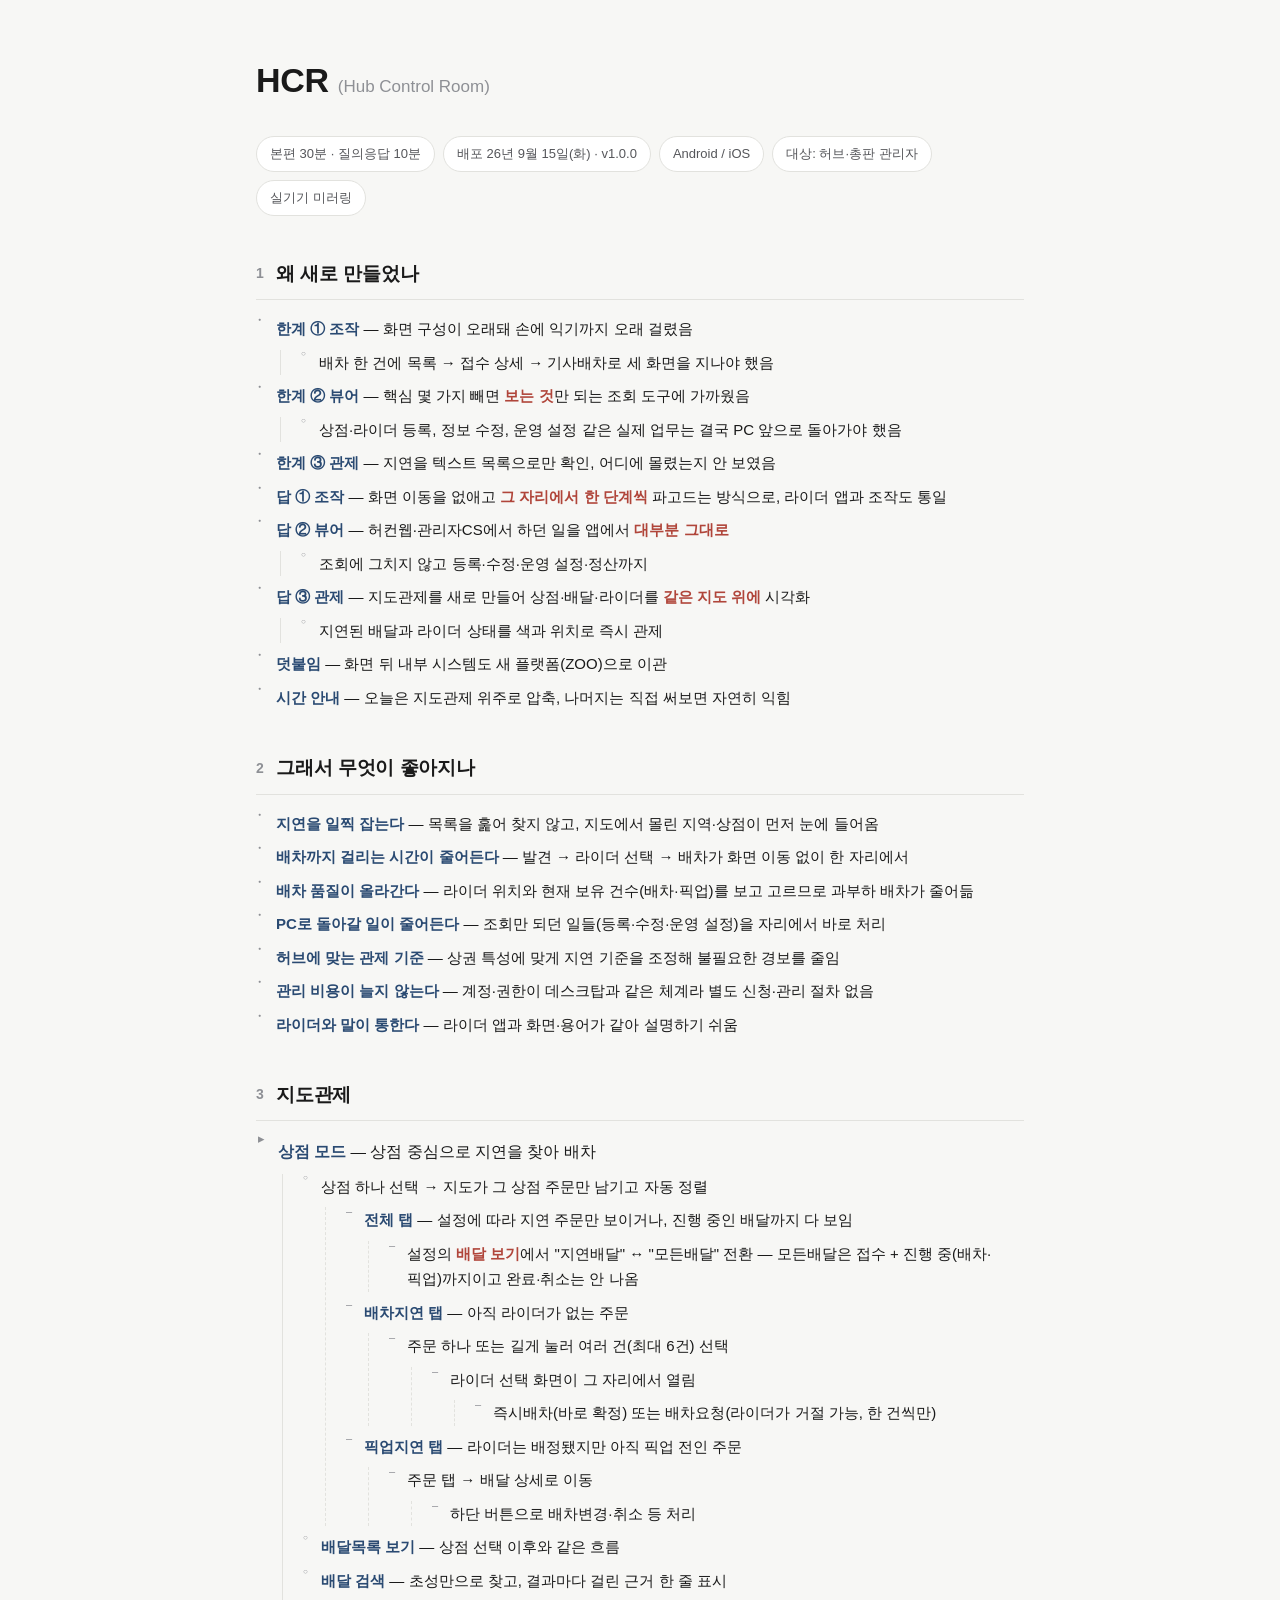
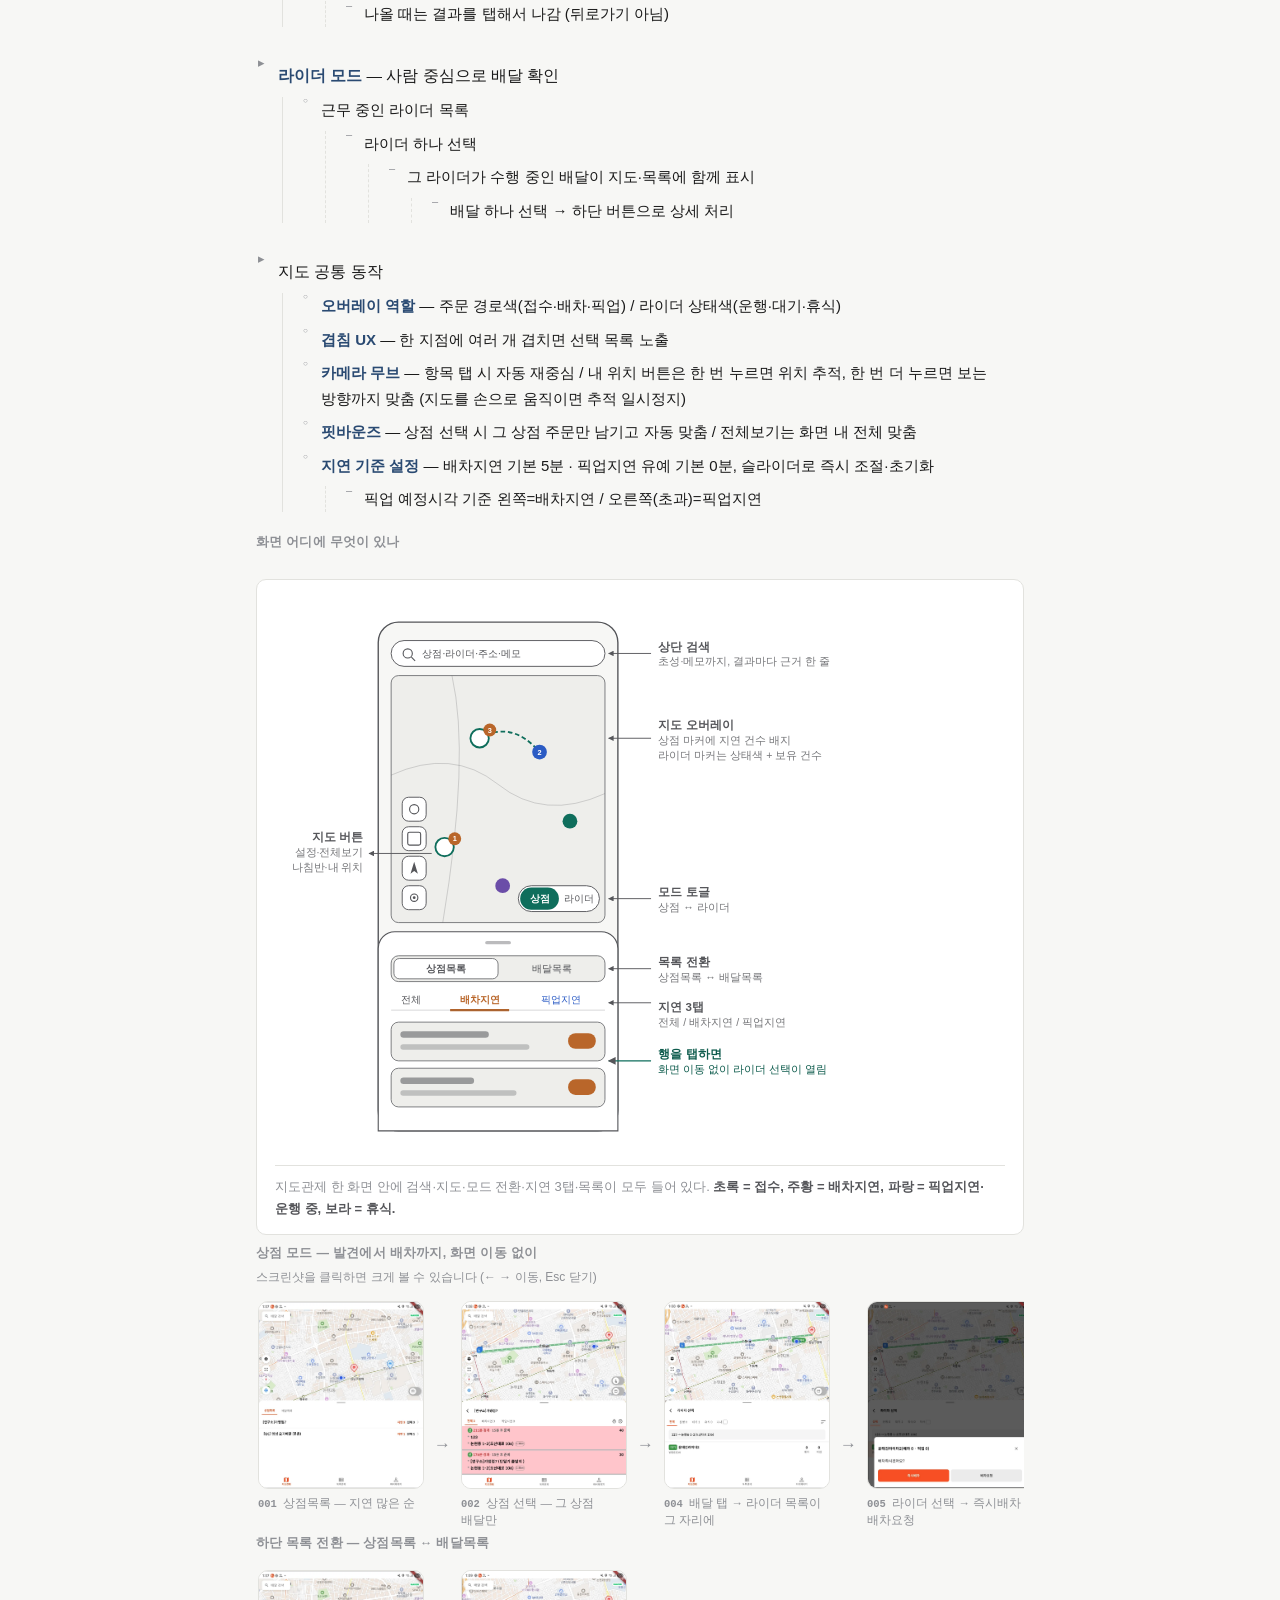
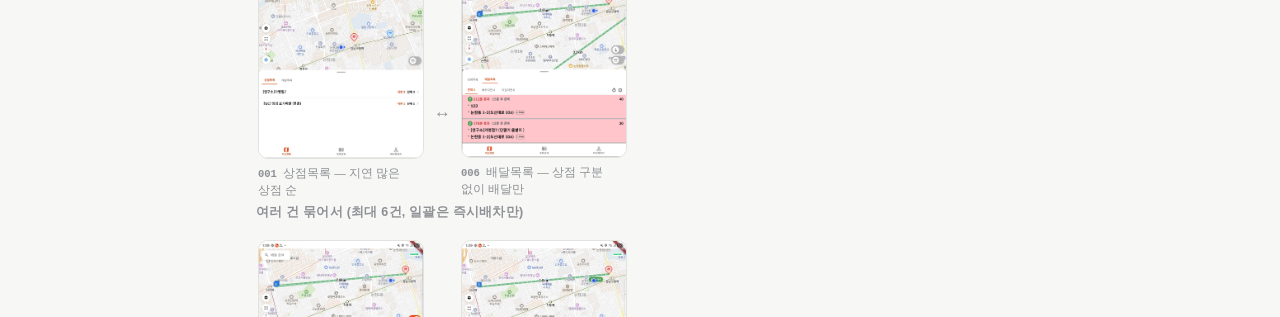
==== commit e1ade767: "본문 강조에 색 도입 — 라벨 네이비, 핵심 문구 벽돌색 제목은 검은 볼드로 두고, 본문 강조만 두 층으로 나눴다. 불릿 라벨 66개는 차분한 네이비(#2a4a72), 핵심 문구 " ====
--- a/index.html
+++ b/index.html
@@ -3,8 +3,8 @@
 <head>
 <meta charset="utf-8">
 <title>HCR (Hub Control Room)</title>
-<meta http-equiv="refresh" content="0; url=./2026-09-02-map-list-control-demo-outline.html?v=6">
-<link rel="canonical" href="./2026-09-02-map-list-control-demo-outline.html?v=6">
+<meta http-equiv="refresh" content="0; url=./2026-09-02-map-list-control-demo-outline.html?v=7">
+<link rel="canonical" href="./2026-09-02-map-list-control-demo-outline.html?v=7">
 <style>
   body{margin:0;min-height:100vh;display:flex;align-items:center;justify-content:center;
        font-family:'Noto Sans KR',-apple-system,'Malgun Gothic',sans-serif;
@@ -16,6 +16,6 @@
 </head>
 <body>
   <p>문서로 이동 중… 자동으로 넘어가지 않으면
-     <a href="./2026-09-02-map-list-control-demo-outline.html?v=6">여기를 눌러주세요</a>.</p>
+     <a href="./2026-09-02-map-list-control-demo-outline.html?v=7">여기를 눌러주세요</a>.</p>
 </body>
 </html>
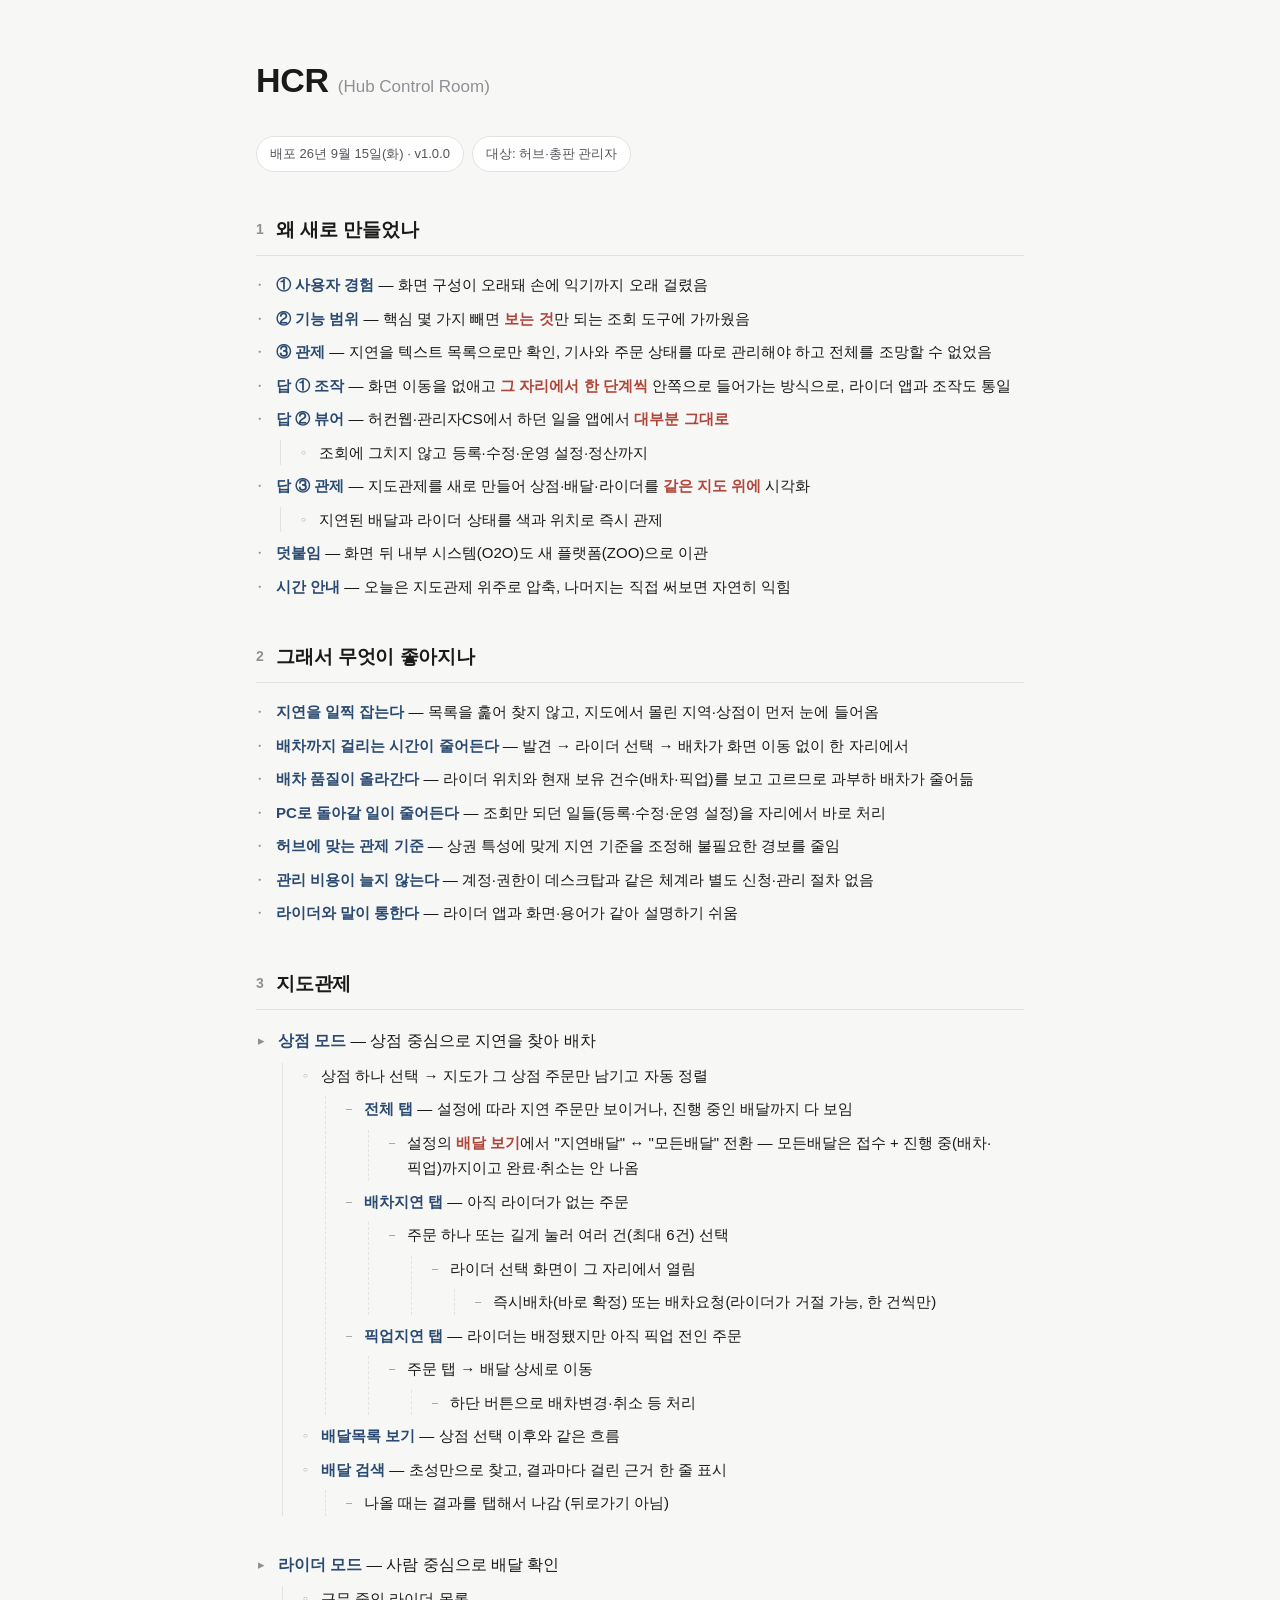
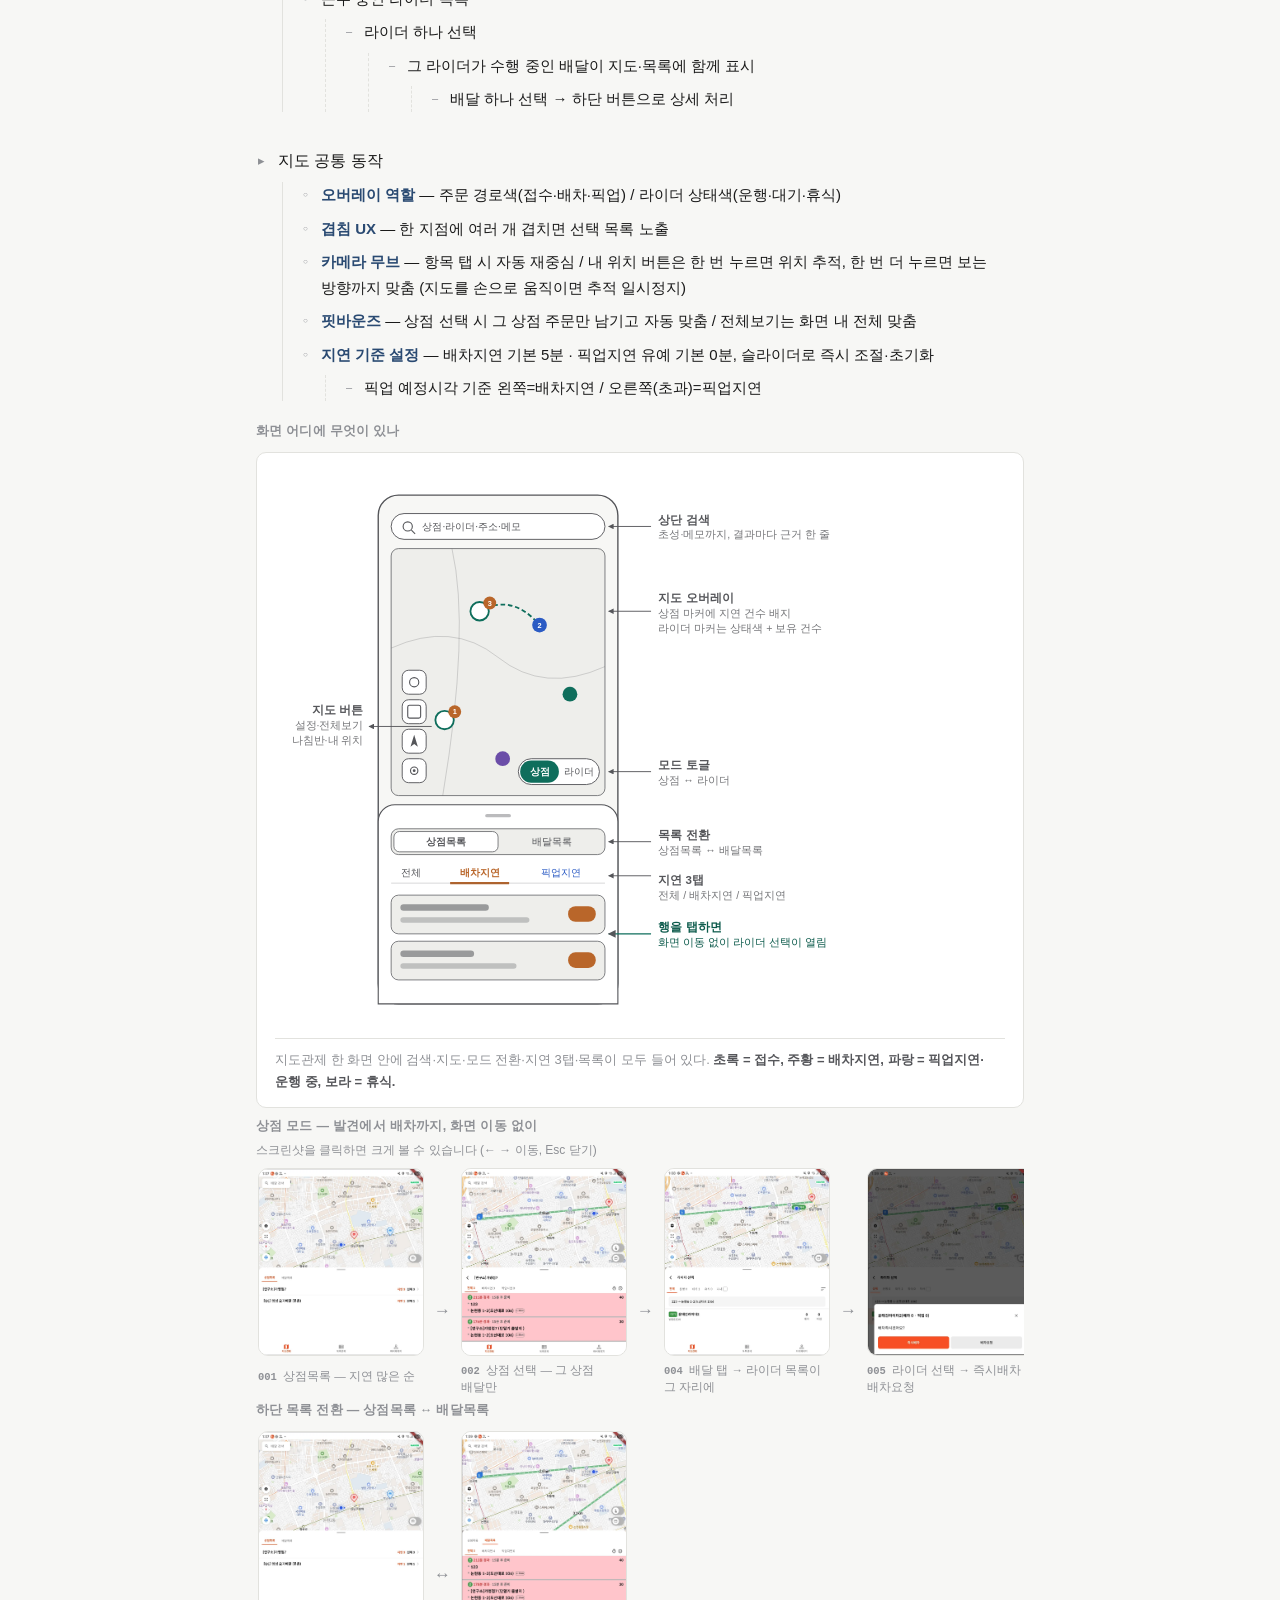
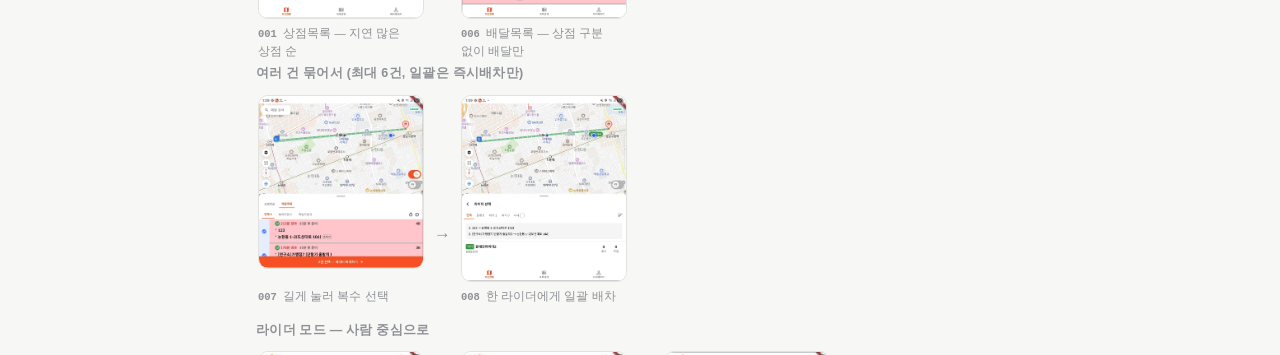
==== commit 69b9636d: "1번 섹션 목록 구조 복구 및 줄맞춤 재적용 GitHub 웹 편집 과정에서 한계 ②·③ 항목 안에 답 ②·③이 ul 없이 중첩되고 닫는 태그가 남아 목록이 깨져 있었다. 원문 문구" ====
--- a/index.html
+++ b/index.html
@@ -3,8 +3,8 @@
 <head>
 <meta charset="utf-8">
 <title>HCR (Hub Control Room)</title>
-<meta http-equiv="refresh" content="0; url=./2026-09-02-map-list-control-demo-outline.html?v=7">
-<link rel="canonical" href="./2026-09-02-map-list-control-demo-outline.html?v=7">
+<meta http-equiv="refresh" content="0; url=./2026-09-02-map-list-control-demo-outline.html?v=8">
+<link rel="canonical" href="./2026-09-02-map-list-control-demo-outline.html?v=8">
 <style>
   body{margin:0;min-height:100vh;display:flex;align-items:center;justify-content:center;
        font-family:'Noto Sans KR',-apple-system,'Malgun Gothic',sans-serif;
@@ -16,6 +16,6 @@
 </head>
 <body>
   <p>문서로 이동 중… 자동으로 넘어가지 않으면
-     <a href="./2026-09-02-map-list-control-demo-outline.html?v=7">여기를 눌러주세요</a>.</p>
+     <a href="./2026-09-02-map-list-control-demo-outline.html?v=8">여기를 눌러주세요</a>.</p>
 </body>
 </html>
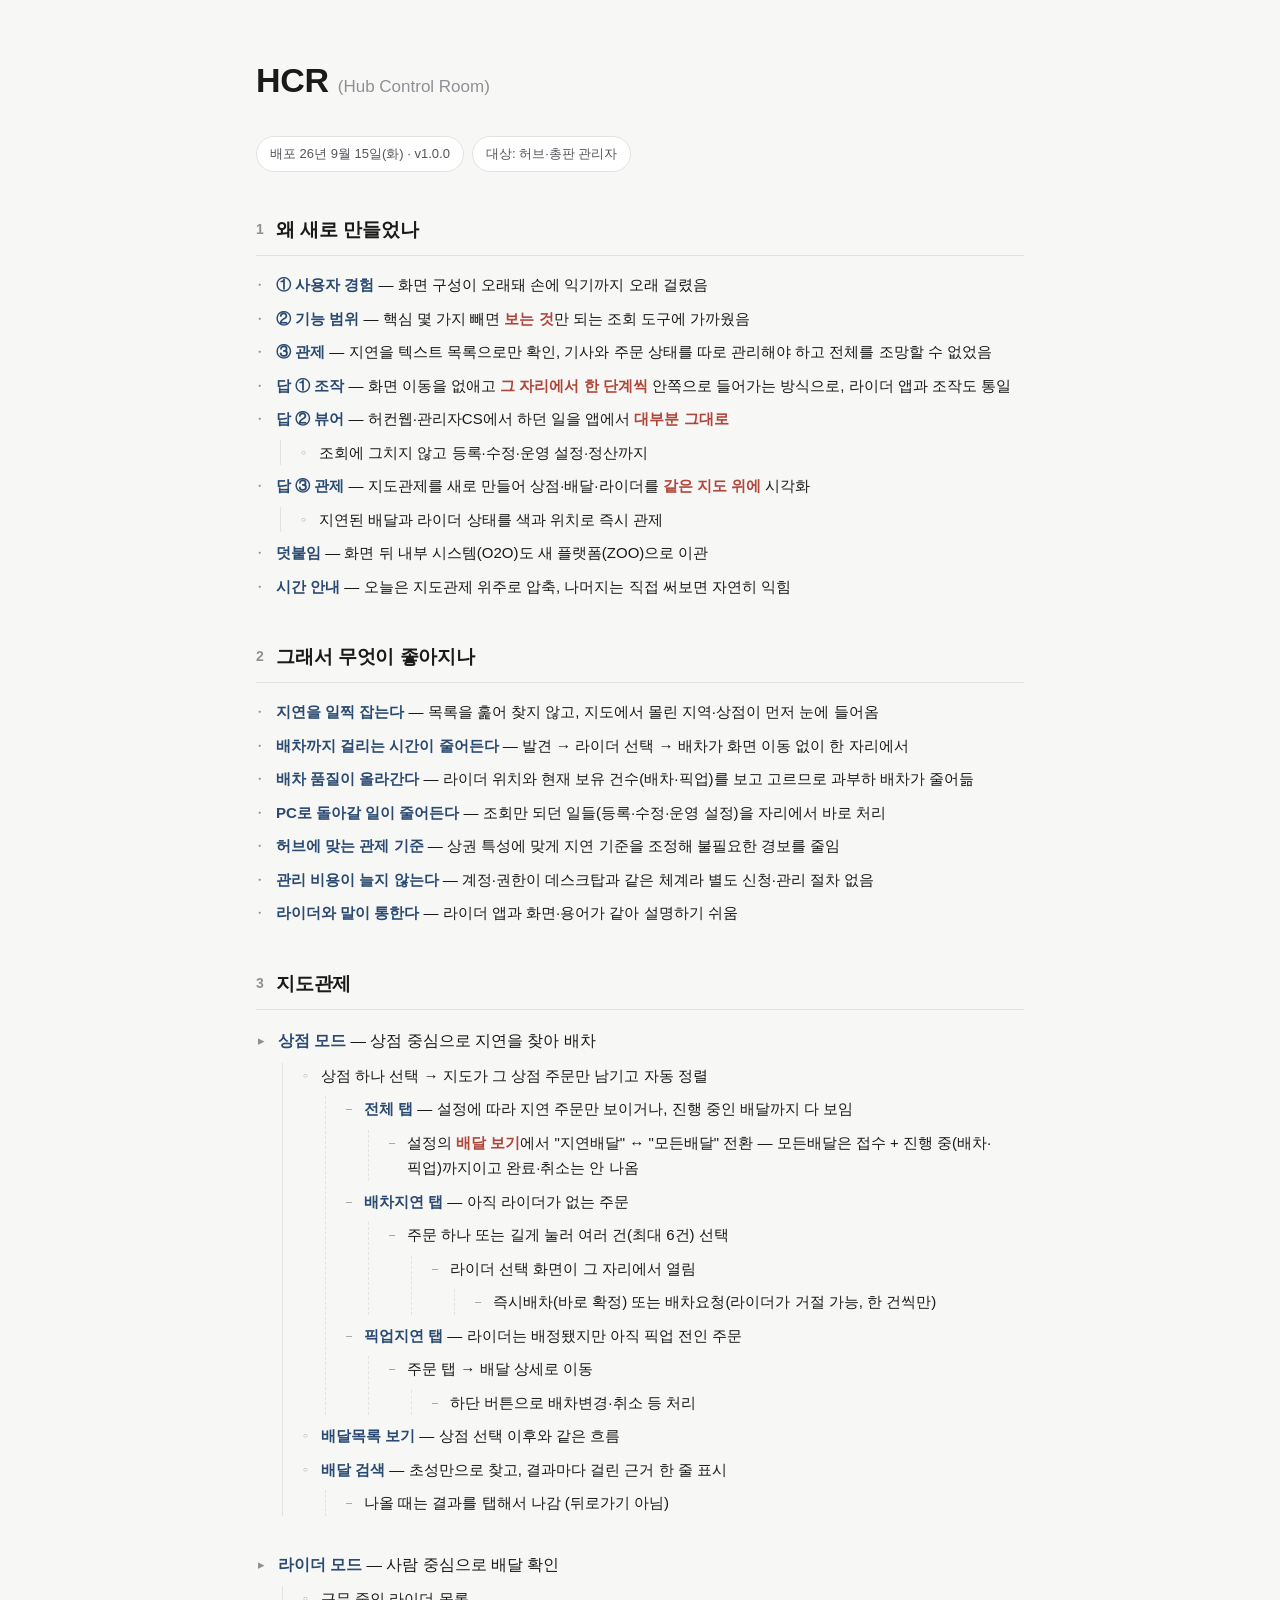
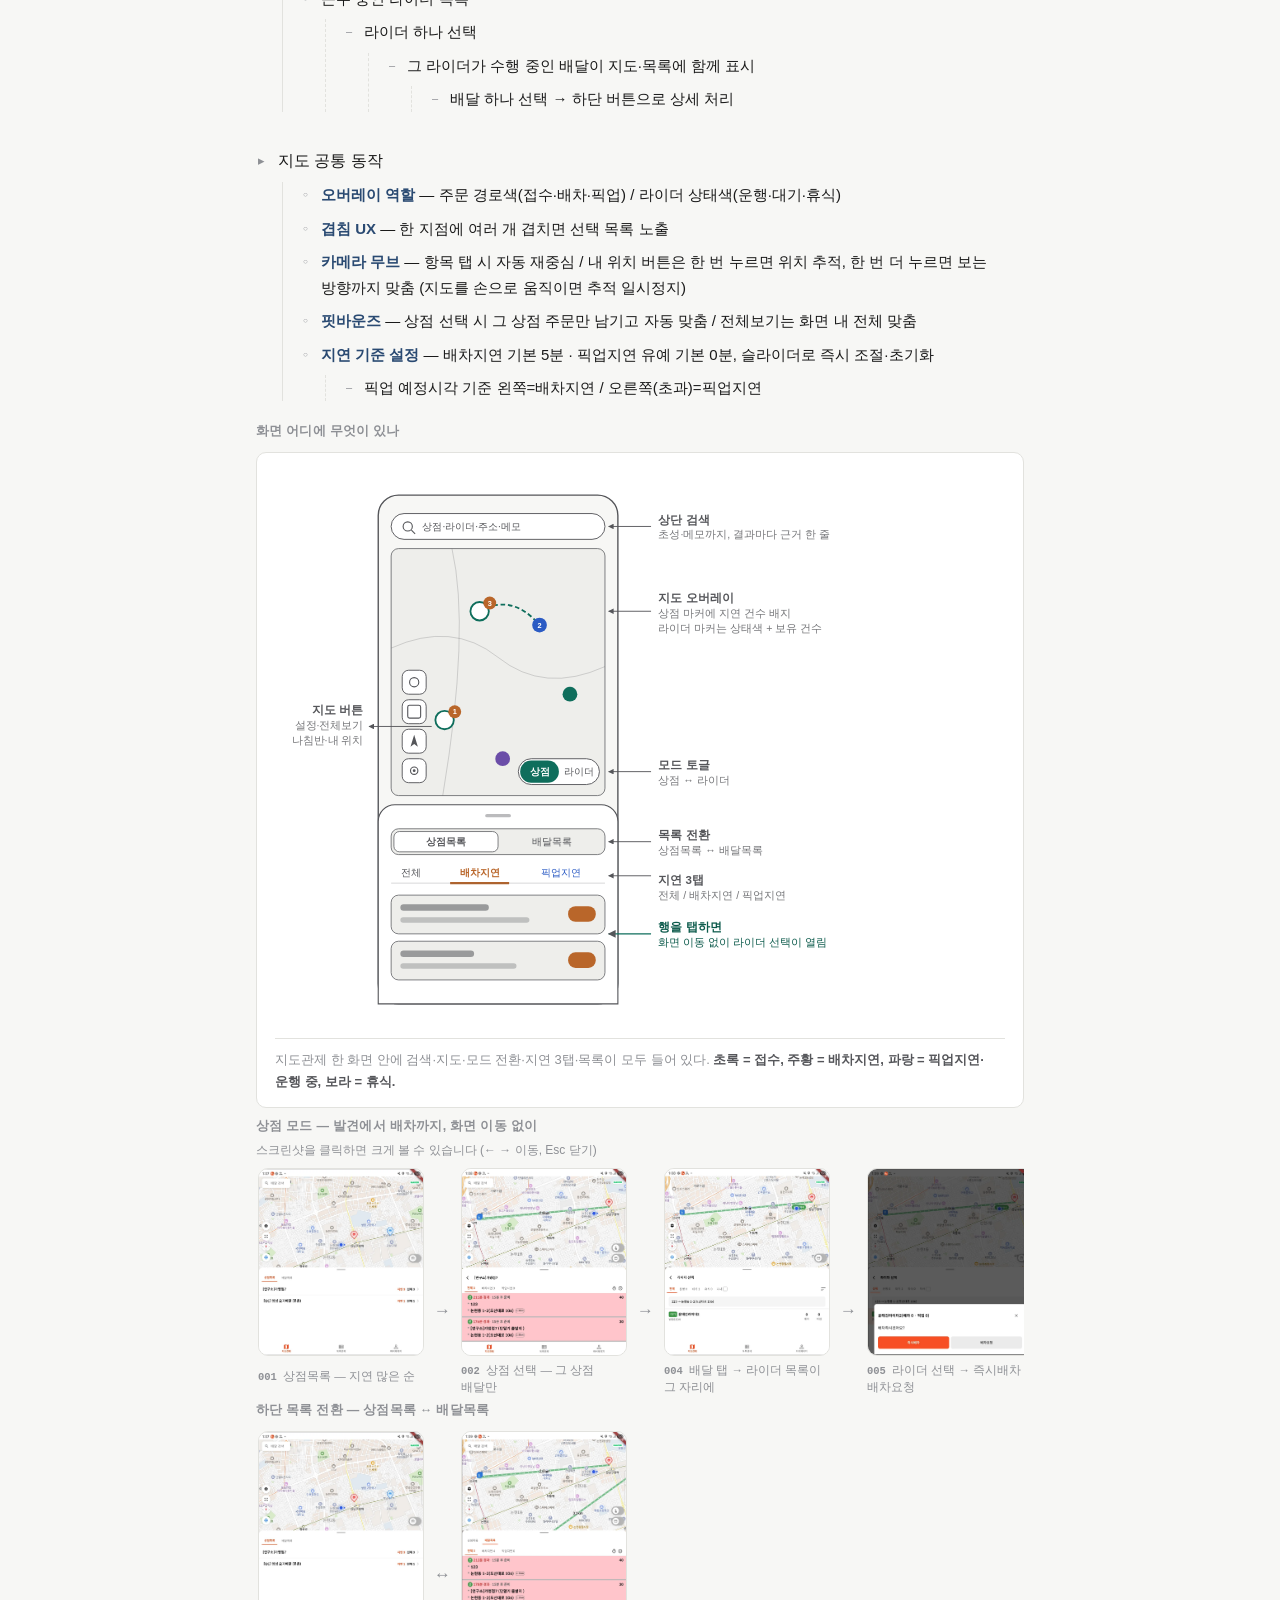
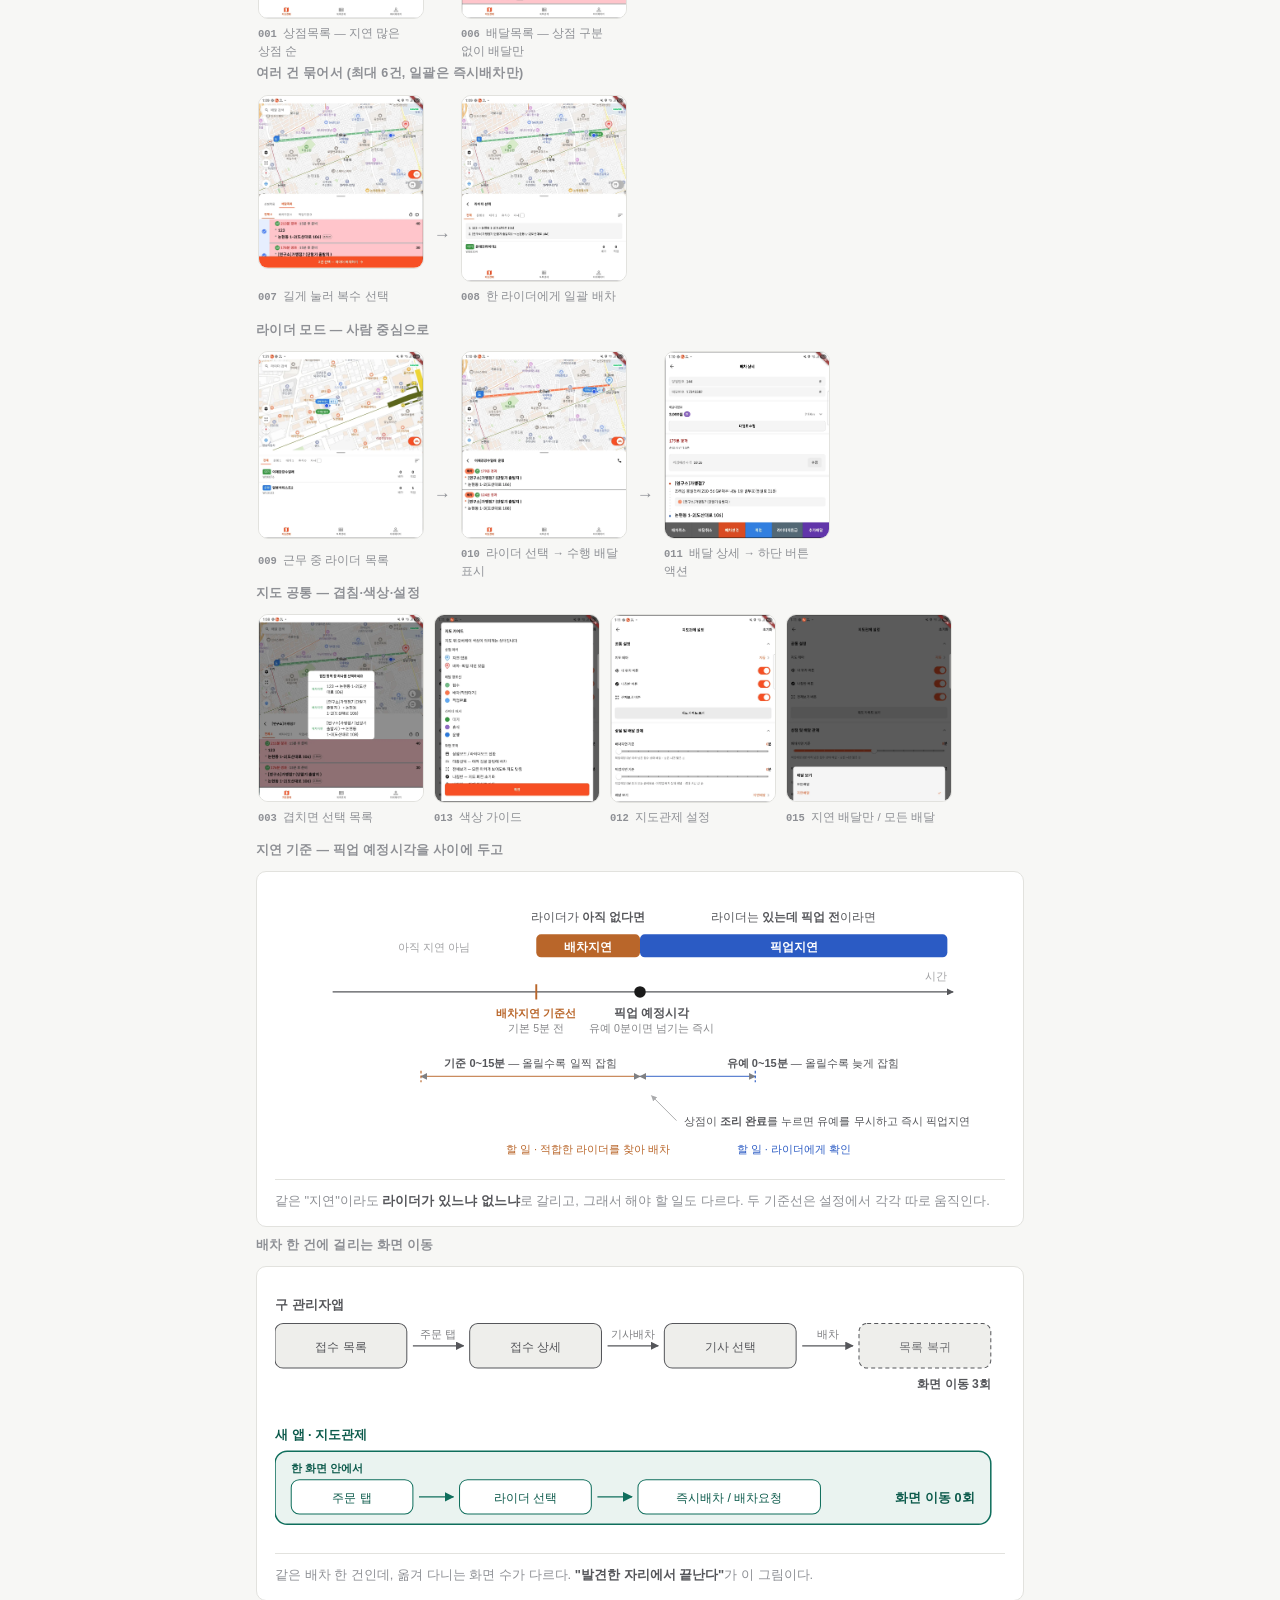
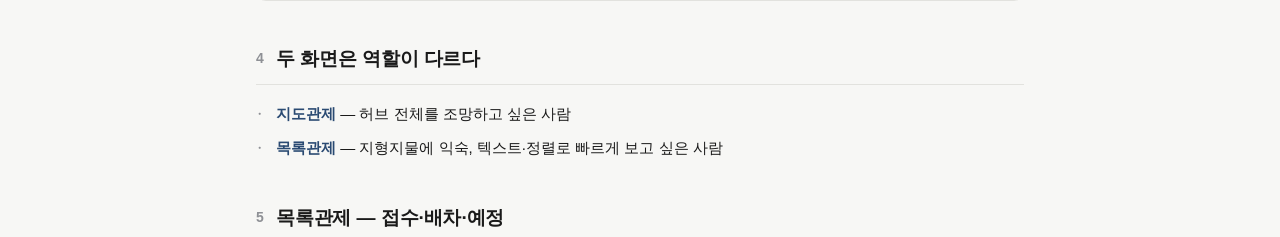
==== commit 2a9cc729: "예상 질문을 발표자 메모에서 FAQ 문체로 정리 문서를 공지에 링크로 공유하기로 해서, 독자가 읽기에 어색한 발표자 지침 표현을 답변체로 바꿨다. "얼버무리지 말고", "단정하지 " ====
--- a/index.html
+++ b/index.html
@@ -3,8 +3,8 @@
 <head>
 <meta charset="utf-8">
 <title>HCR (Hub Control Room)</title>
-<meta http-equiv="refresh" content="0; url=./2026-09-02-map-list-control-demo-outline.html?v=8">
-<link rel="canonical" href="./2026-09-02-map-list-control-demo-outline.html?v=8">
+<meta http-equiv="refresh" content="0; url=./2026-09-02-map-list-control-demo-outline.html?v=9">
+<link rel="canonical" href="./2026-09-02-map-list-control-demo-outline.html?v=9">
 <style>
   body{margin:0;min-height:100vh;display:flex;align-items:center;justify-content:center;
        font-family:'Noto Sans KR',-apple-system,'Malgun Gothic',sans-serif;
@@ -16,6 +16,6 @@
 </head>
 <body>
   <p>문서로 이동 중… 자동으로 넘어가지 않으면
-     <a href="./2026-09-02-map-list-control-demo-outline.html?v=8">여기를 눌러주세요</a>.</p>
+     <a href="./2026-09-02-map-list-control-demo-outline.html?v=9">여기를 눌러주세요</a>.</p>
 </body>
 </html>
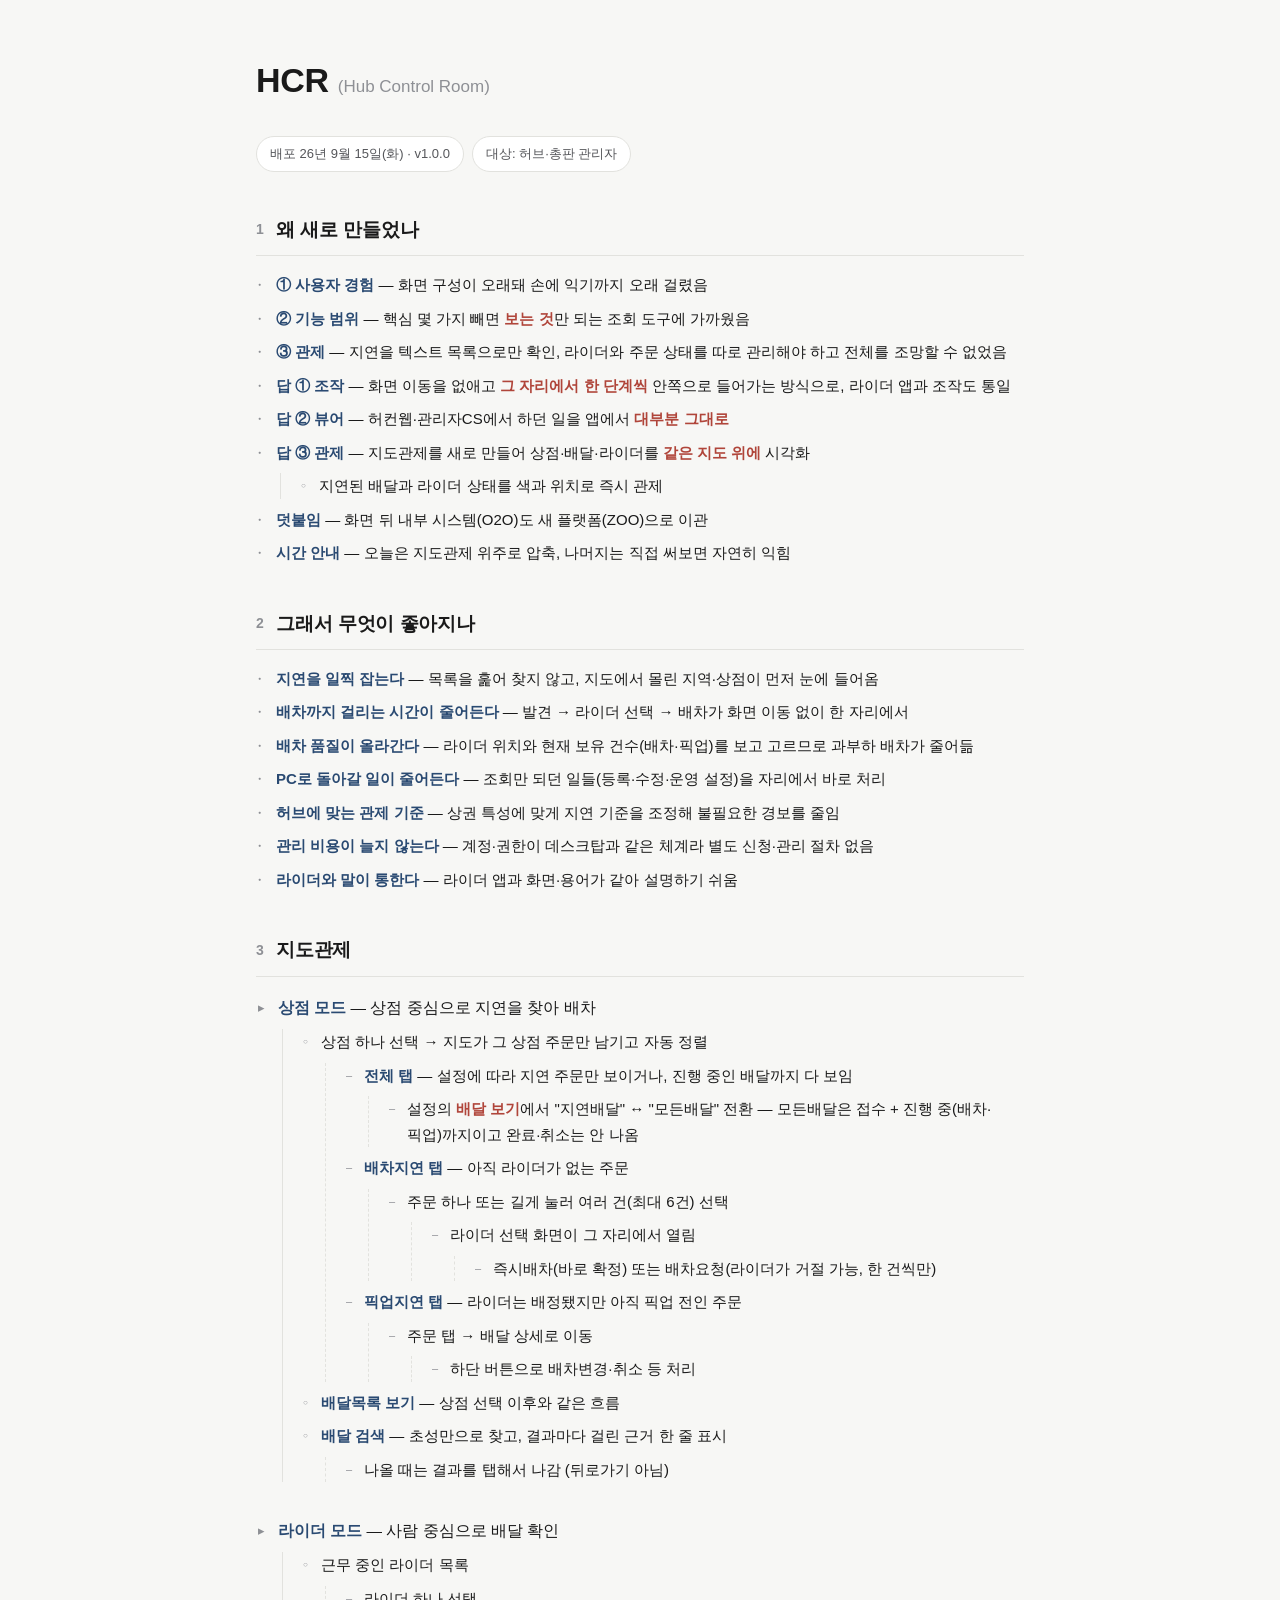
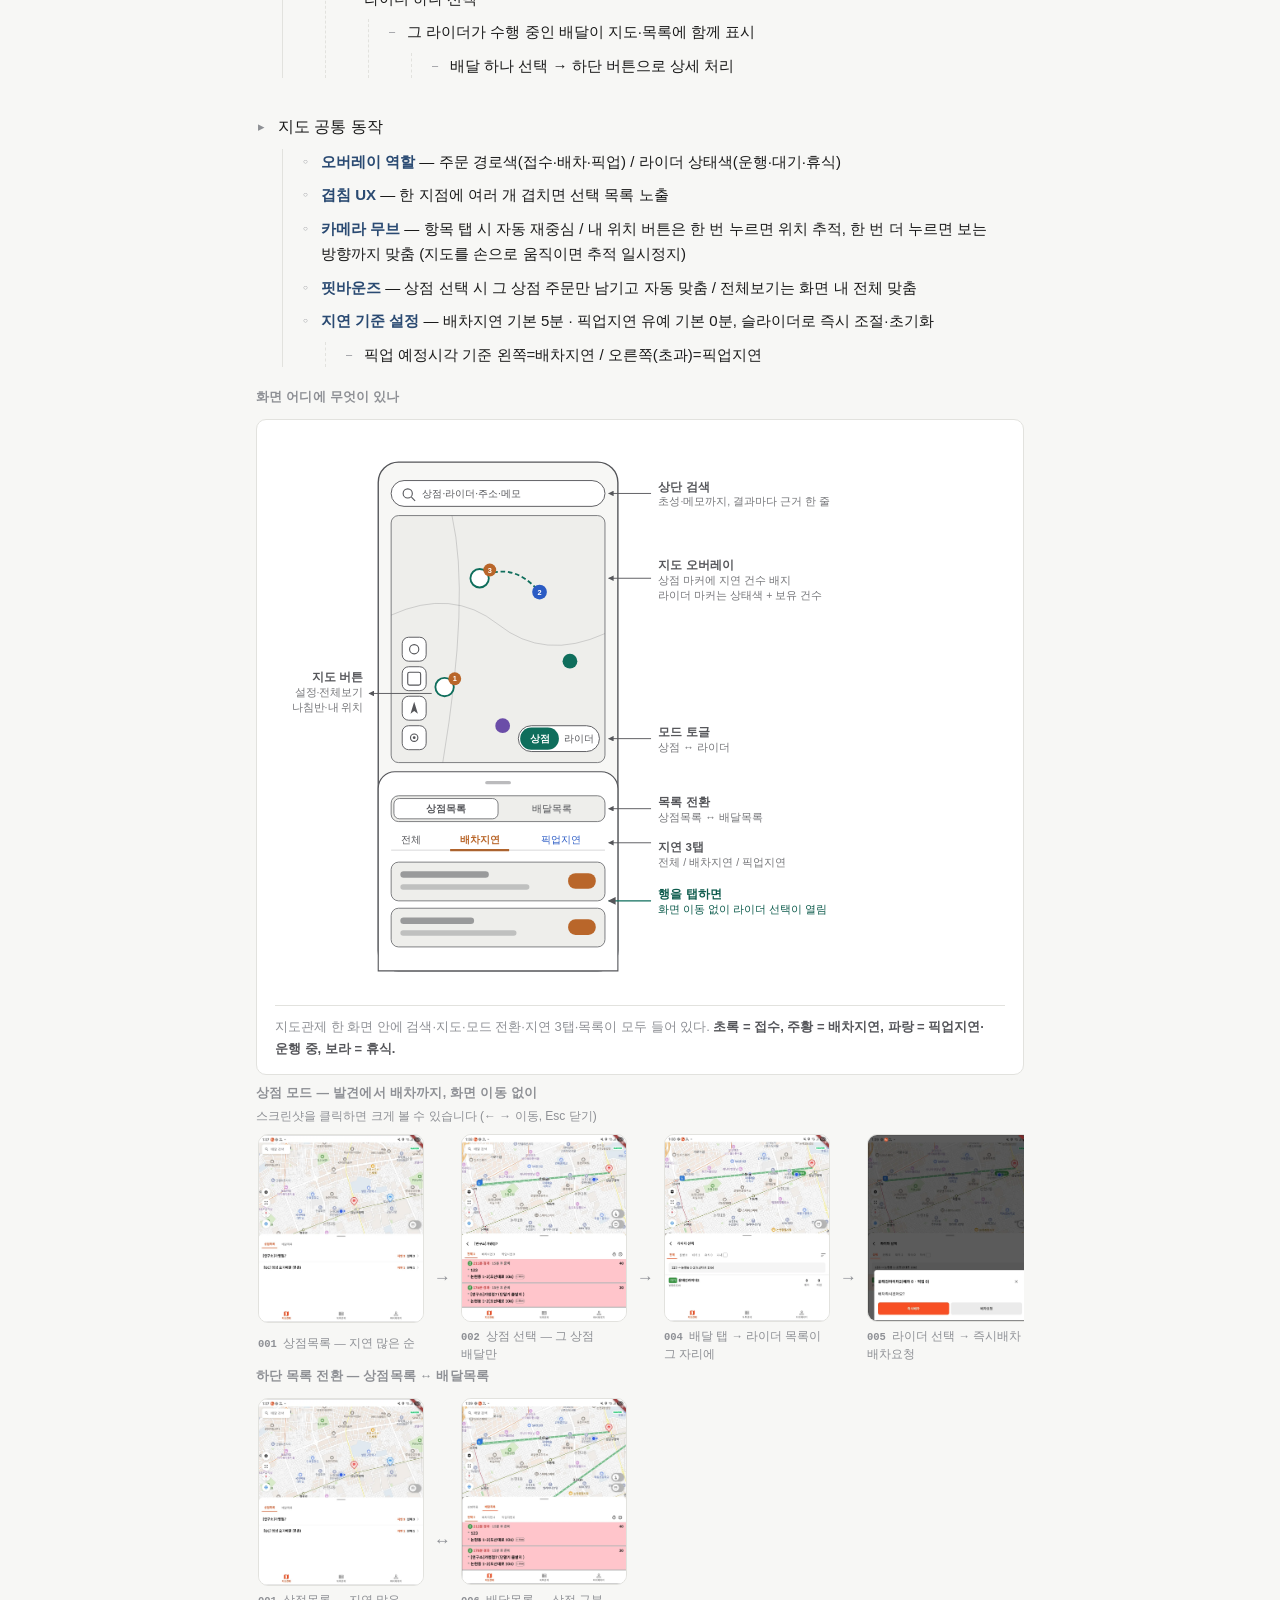
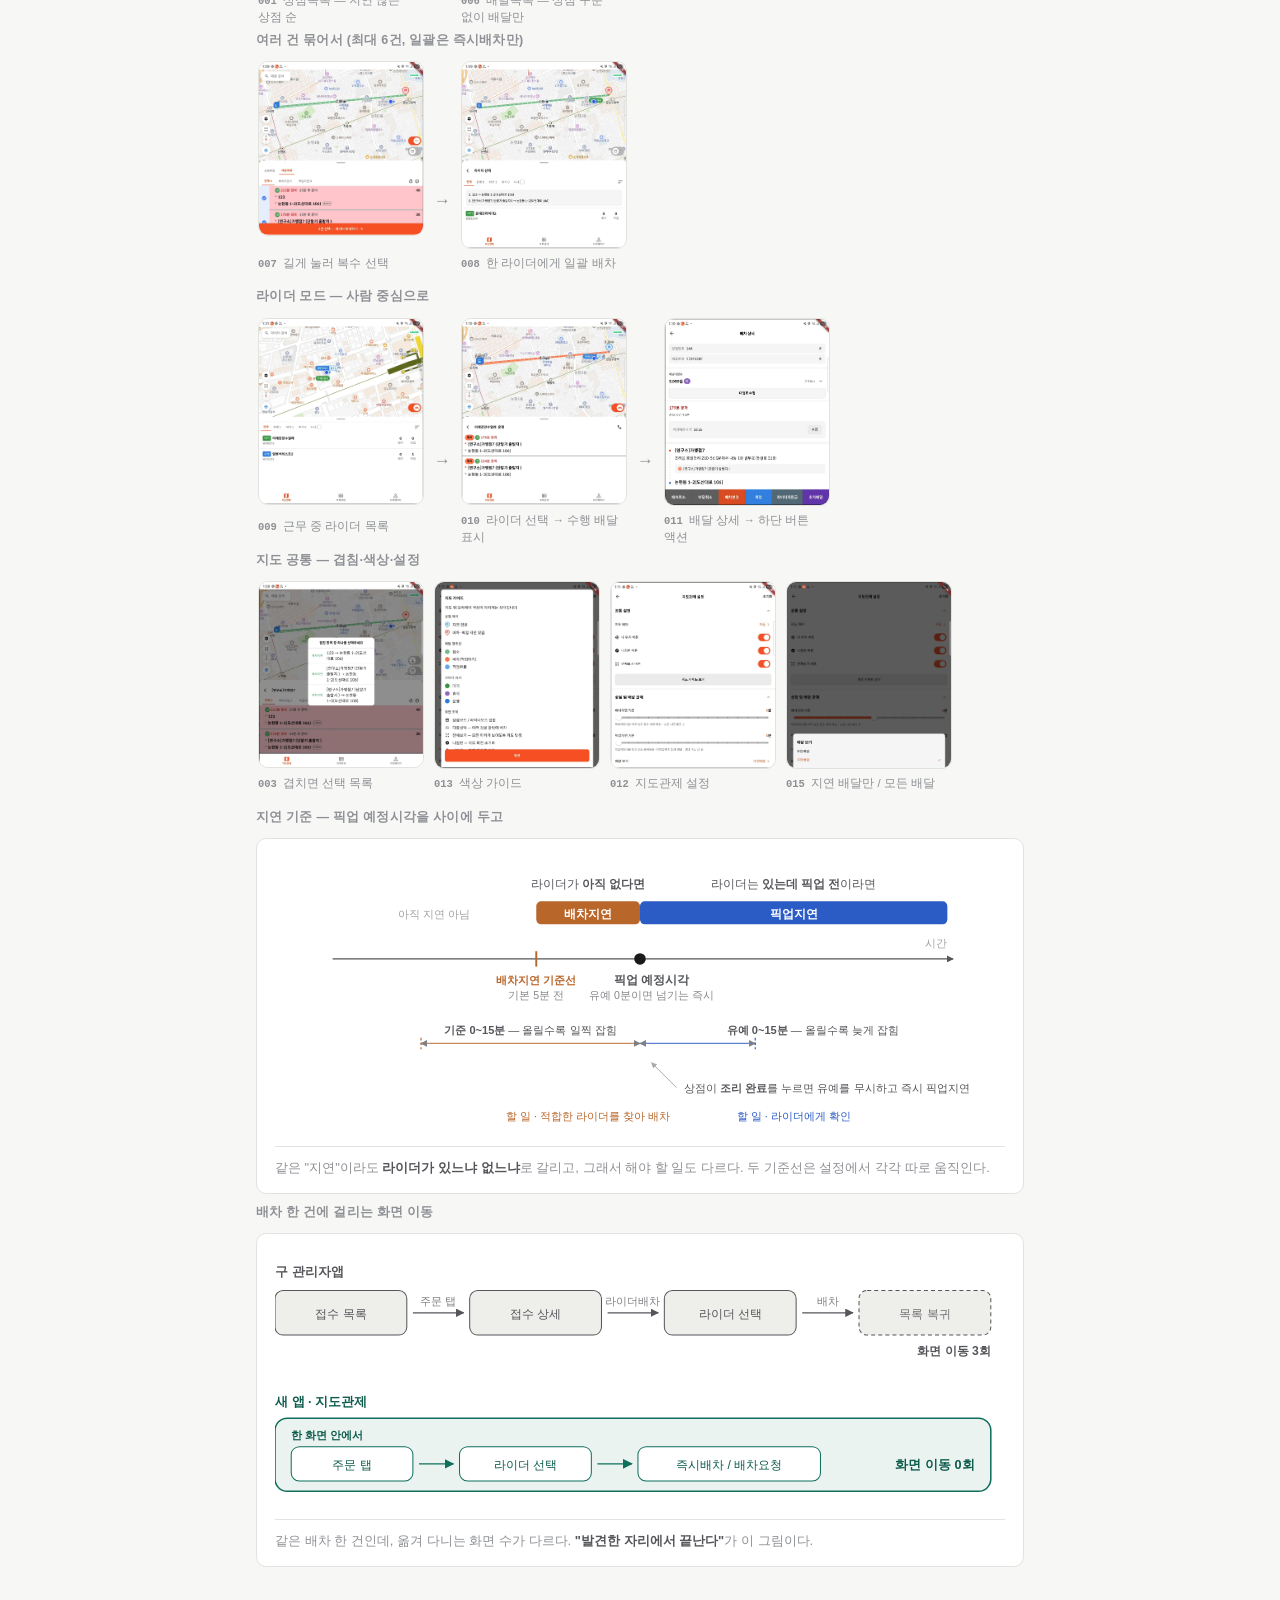
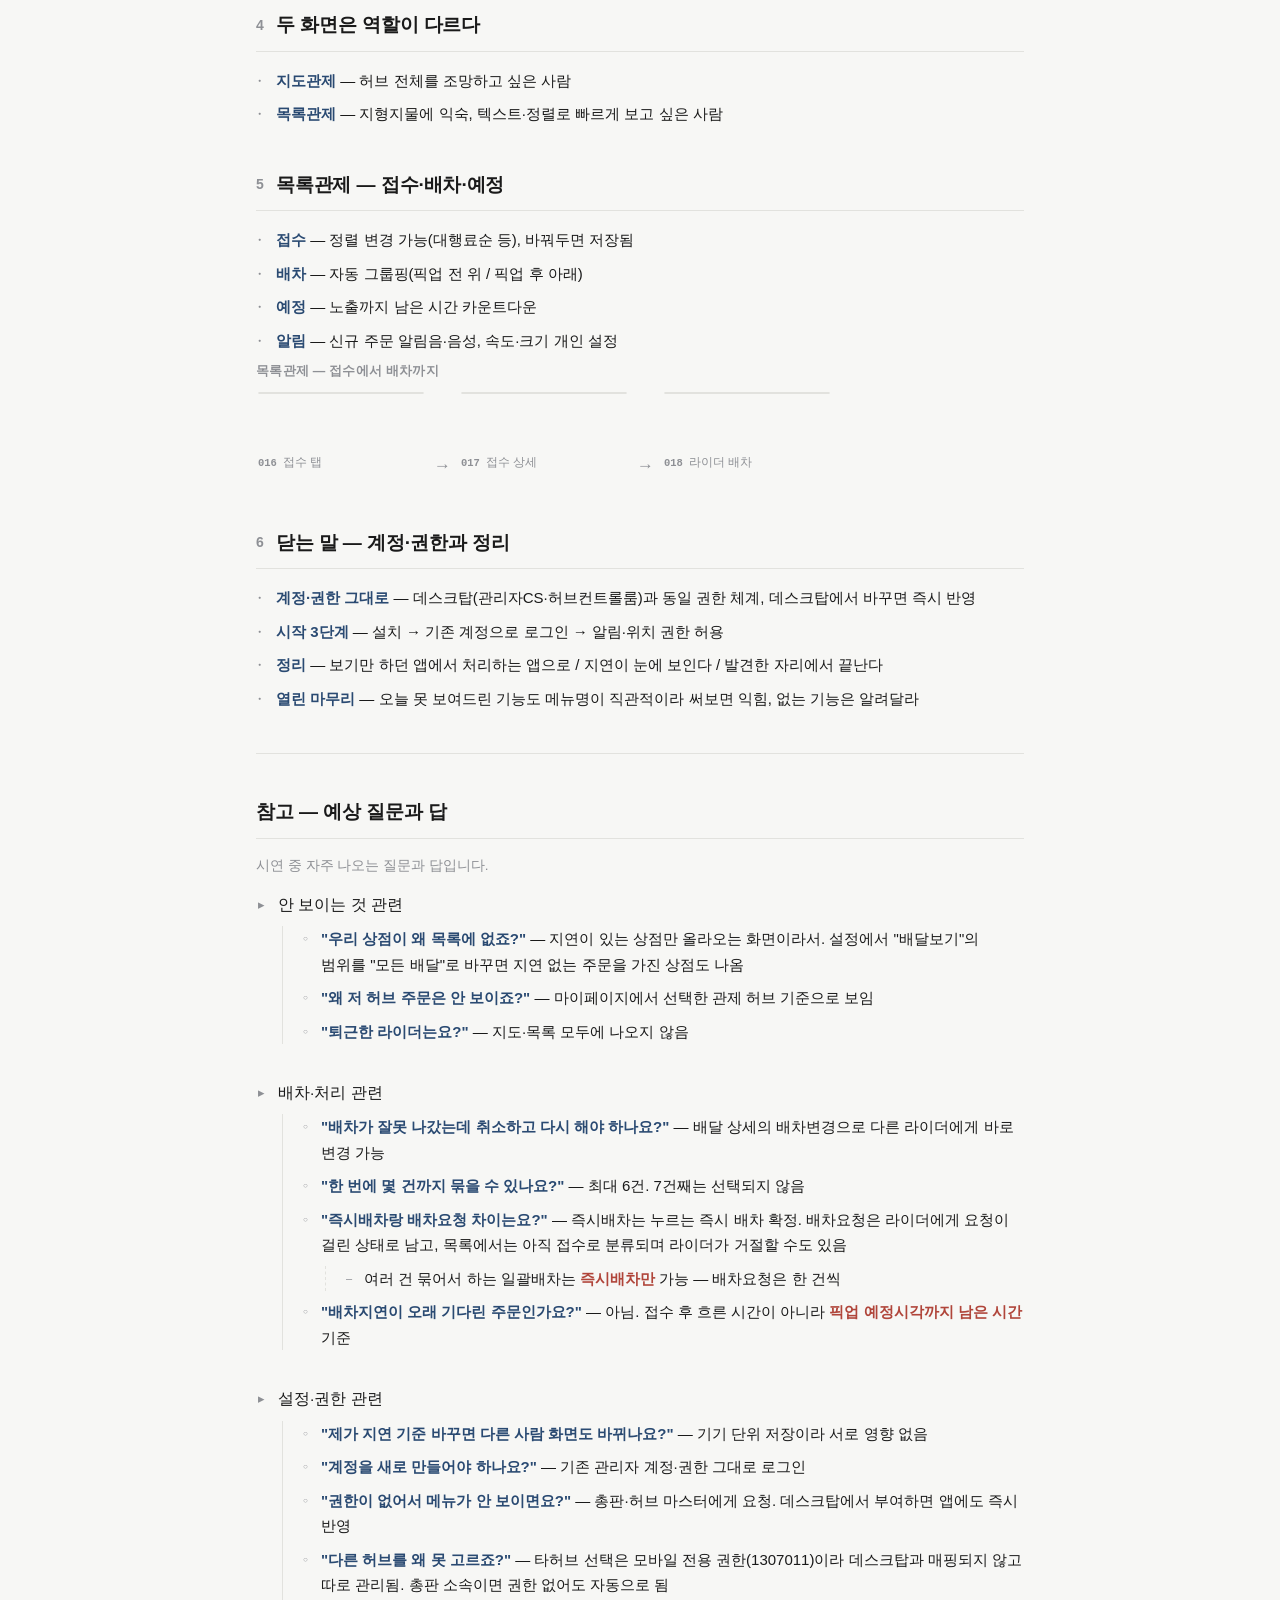
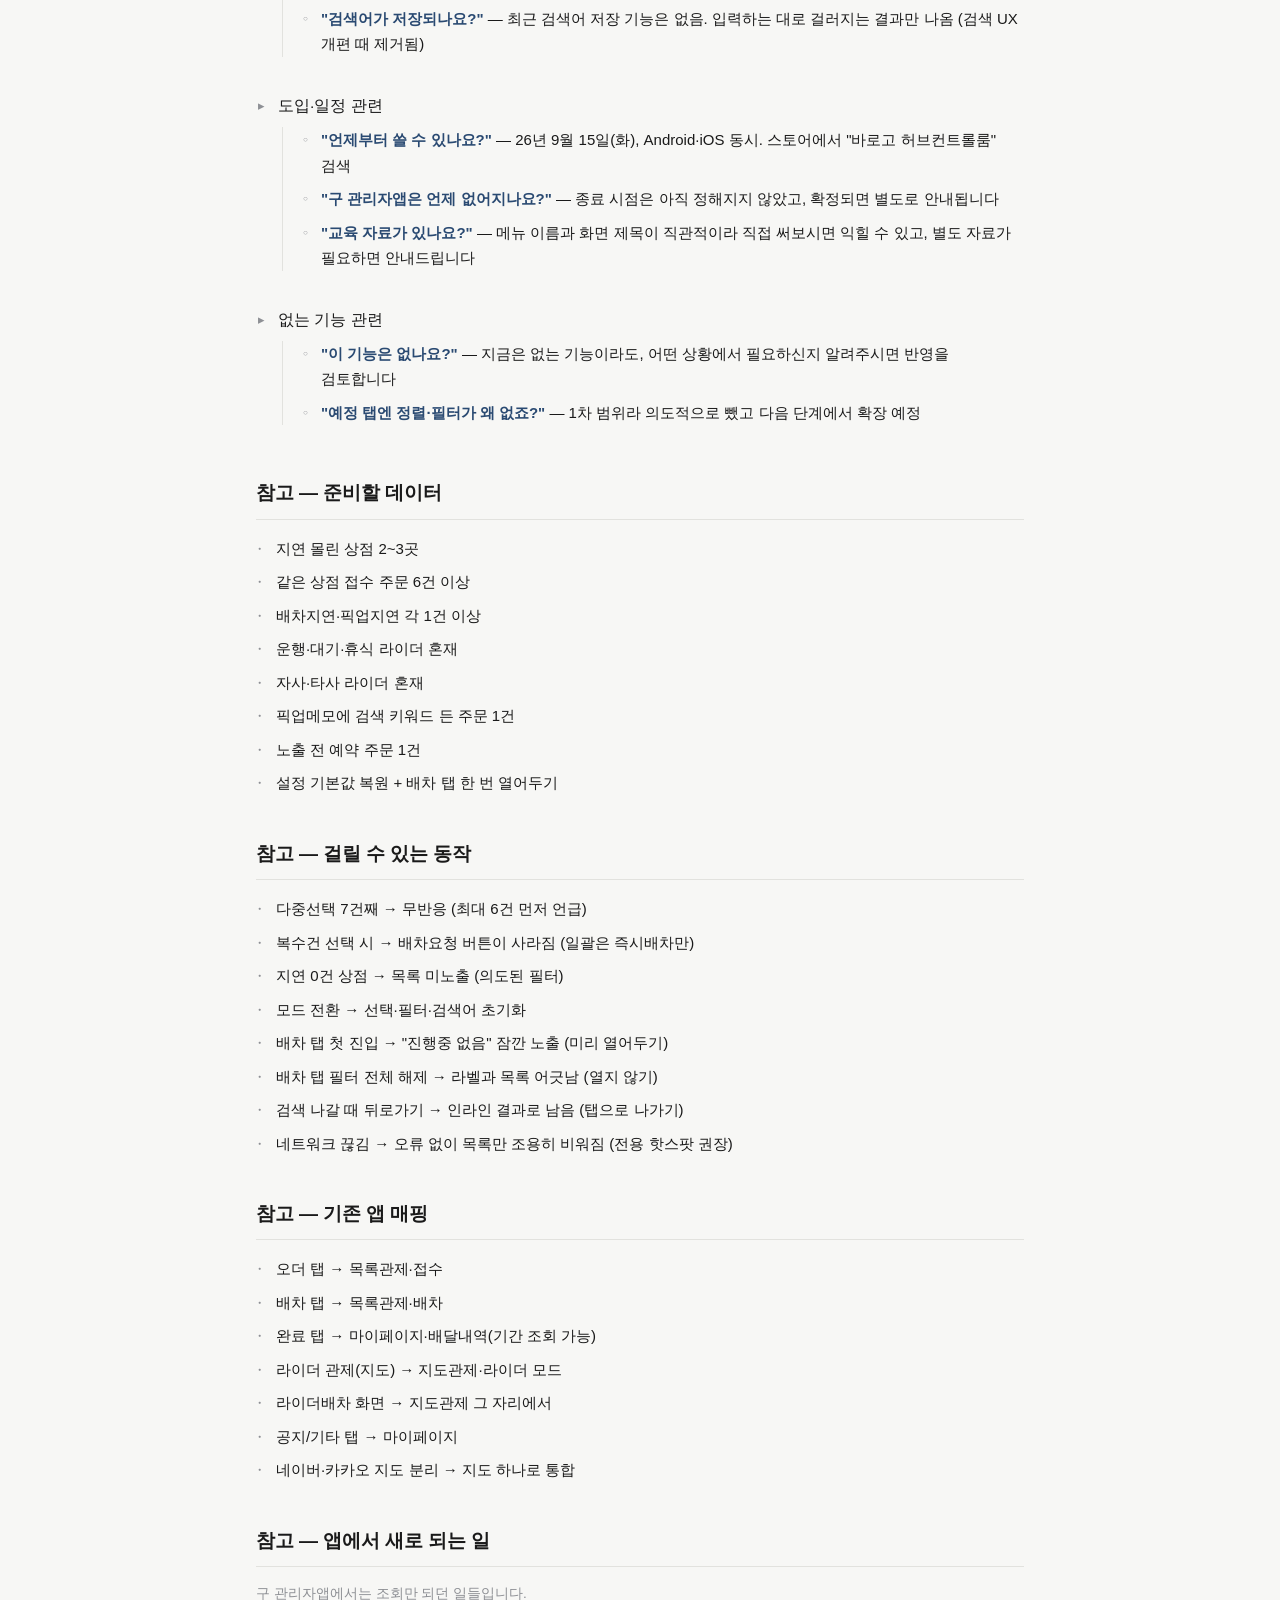
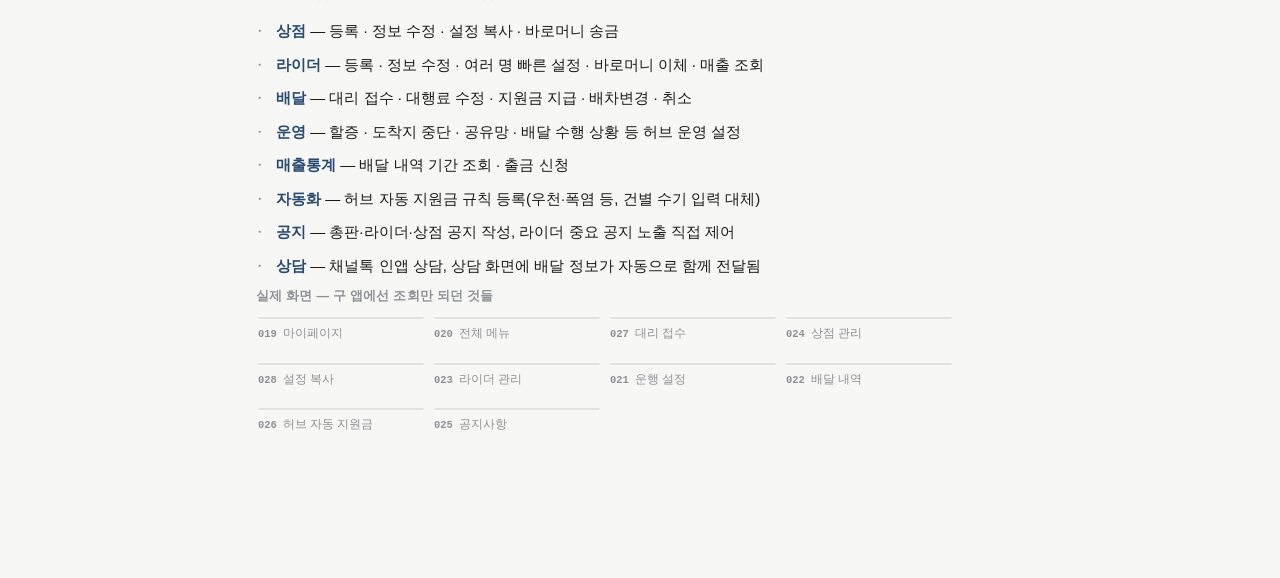
==== commit 6855d7c5: "지도 30건 제한 정책 삭제, "정산" 워딩을 "매출통계"로 정정 코드에서 지도 오버레이 30건 제한을 없앴다는 확인을 받아, 예상 질문과 "걸릴 수 있는 동작"에 남아있던 30건" ====
--- a/index.html
+++ b/index.html
@@ -3,8 +3,8 @@
 <head>
 <meta charset="utf-8">
 <title>HCR (Hub Control Room)</title>
-<meta http-equiv="refresh" content="0; url=./2026-09-02-map-list-control-demo-outline.html?v=9">
-<link rel="canonical" href="./2026-09-02-map-list-control-demo-outline.html?v=9">
+<meta http-equiv="refresh" content="0; url=./2026-09-02-map-list-control-demo-outline.html?v=10">
+<link rel="canonical" href="./2026-09-02-map-list-control-demo-outline.html?v=10">
 <style>
   body{margin:0;min-height:100vh;display:flex;align-items:center;justify-content:center;
        font-family:'Noto Sans KR',-apple-system,'Malgun Gothic',sans-serif;
@@ -16,6 +16,6 @@
 </head>
 <body>
   <p>문서로 이동 중… 자동으로 넘어가지 않으면
-     <a href="./2026-09-02-map-list-control-demo-outline.html?v=9">여기를 눌러주세요</a>.</p>
+     <a href="./2026-09-02-map-list-control-demo-outline.html?v=10">여기를 눌러주세요</a>.</p>
 </body>
 </html>
